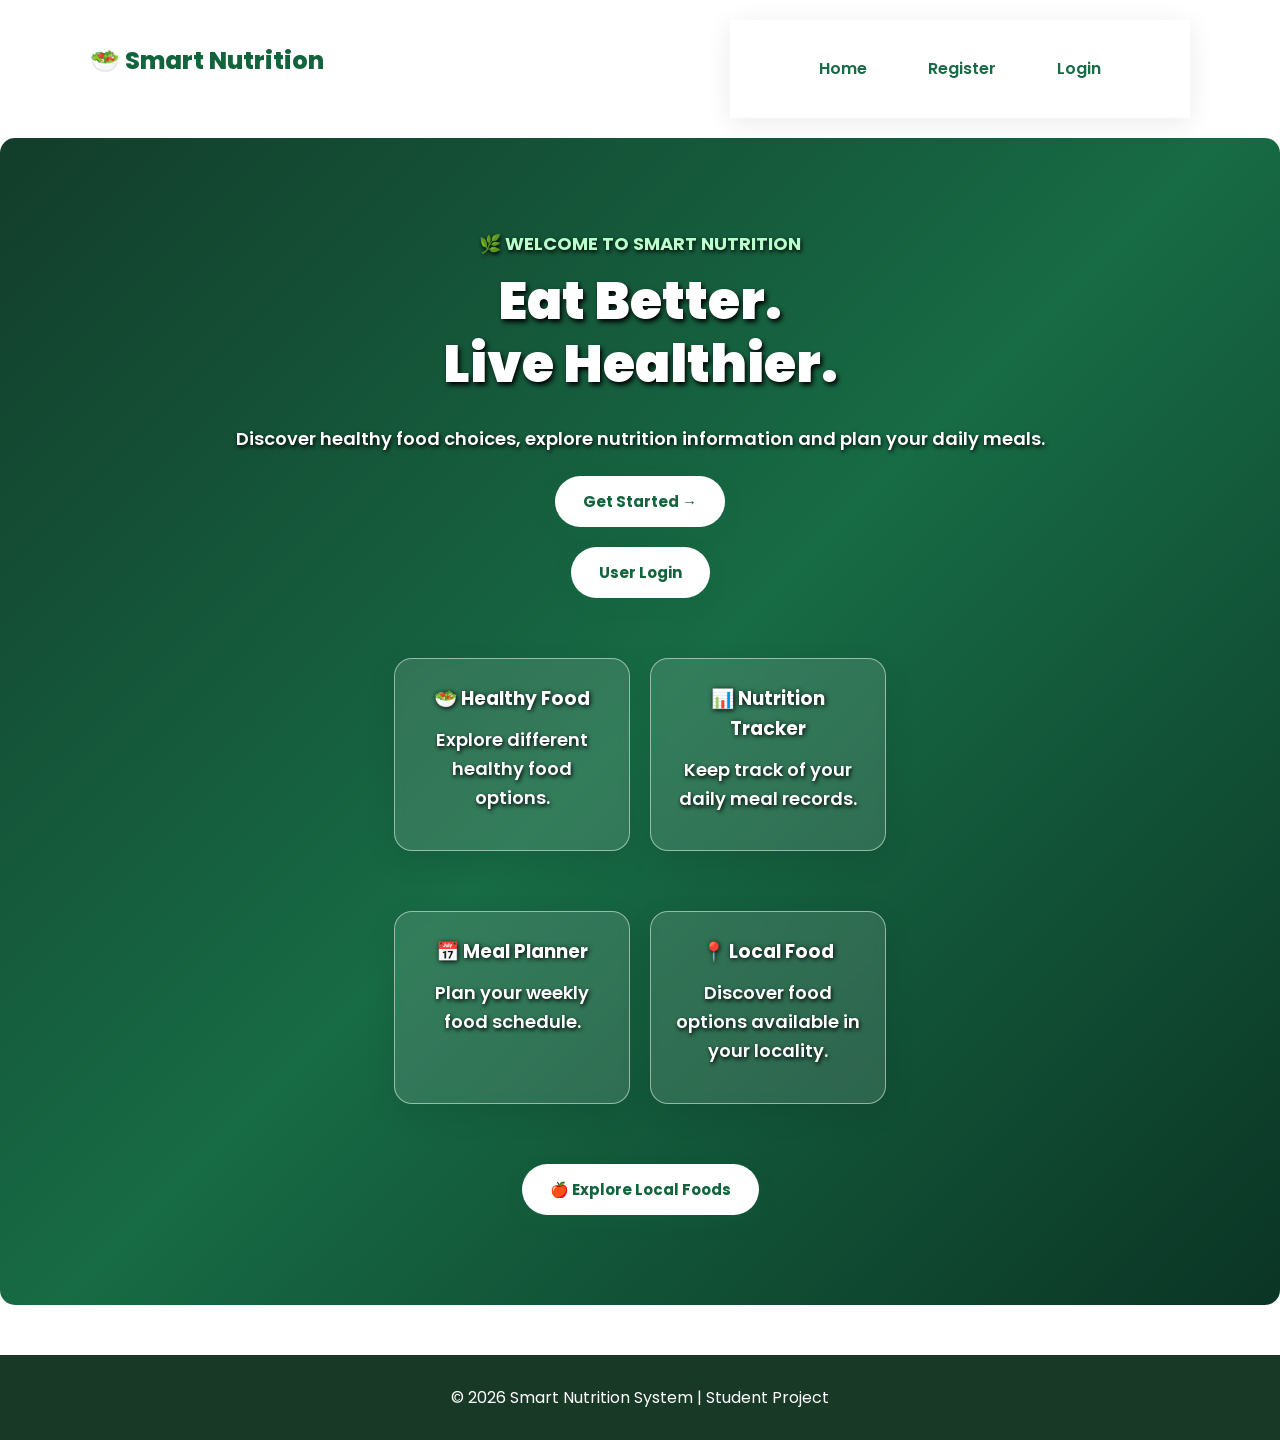
==== admin.html @ 20340b31 "Add files via upload" ====
<!DOCTYPE html>
<html lang="en">
<head>
    <link rel="stylesheet" href="style.css">
    <title>Admin Panel - Smart Nutrition</title>
    <link rel="stylesheet" href="style.css">
</head>

<section class="admin-section">
    <h2>👥 User Management</h2>

    <p>Total Registered Users: <strong id="totalUsers">0</strong></p>

    <div style="overflow-x:auto;">
        <table border="1" cellpadding="10"
            cellspacing="0" width="100%">
            <thead>
                <tr>
                    <th>Name</th>
                    <th>Email</th>
                    <th>Age</th>
                    <th>Locality</th>
                    <th>Food Preference</th>
                </tr>
            </thead>
            <tbody id="userManagementTable"></tbody>
        </table>
    </div>
    


</section>



<script>
function loadAdminManagement() {
    const users = JSON.parse(
        localStorage.getItem("users") || "[]"
    );

    document.getElementById("totalUsers").textContent =
        users.length;

    const table = document.getElementById("userManagementTable");
    table.replaceChildren();

    users.forEach(user => {
        const row = document.createElement("tr");

        [user.name, user.email, user.age,
         user.locality, user.foodPreference].forEach(value => {
            const cell = document.createElement("td");
            cell.textContent = value || "-";
            row.appendChild(cell);
        });

        table.appendChild(row);
    });

    displayContactMessages();
}

function displayContactMessages() {
    const messages = JSON.parse(
        localStorage.getItem("contactMessages") || "[]"
    );

    document.getElementById("totalMessages").textContent =
        messages.length;

    const container =
        document.getElementById("contactMessagesList");

    container.replaceChildren();

    if (messages.length === 0) {
        container.textContent = "No messages found.";
        return;
    }

    messages.forEach((message, index) => {
        const card = document.createElement("div");
        card.className = "message-card";

        const name = document.createElement("h3");
        name.textContent = message.name;

        const email = document.createElement("p");
        email.textContent = "Email: " + message.email;

        const subject = document.createElement("p");
        subject.textContent = "Subject: " + message.subject;

        const content = document.createElement("p");
        content.textContent = "Message: " + message.message;

        const deleteButton = document.createElement("button");
        deleteButton.textContent = "Delete Message";
        deleteButton.className = "delete-message";

        deleteButton.onclick = function() {
            deleteContactMessage(index);
        };

        card.append(name, email, subject, content, deleteButton);
        container.appendChild(card);
    });
}

function deleteContactMessage(index) {
    const messages = JSON.parse(
        localStorage.getItem("contactMessages") || "[]"
    );

    messages.splice(index, 1);

    localStorage.setItem(
        "contactMessages",
        JSON.stringify(messages)
    );

    displayContactMessages();
}

loadAdminManagement();
</script><body>

<header>
    <h2>🥗 Smart Nutrition Admin</h2>
    <a href="index.html" style="color:white">Home</a>
</header>

<section class="page">
    <h1>Admin Dashboard</h1>

    <div class="card">
        <h2>Registered Users</h2>
        <h1 id="userCount">0</h1>
    </div>

    <h2>Add New Food</h2>

    <form id="foodForm">
        <input id="foodName" placeholder="Food Name" required>

        <select id="foodCategory">
            <option value="Vegetarian">Vegetarian</option>
            <option value="Non-Vegetarian">Non-Vegetarian</option>
        </select>

        <input id="foodDescription"
        placeholder="Food Description" required>

        <button type="submit">Add Food</button>
    </form>

    <h2>Food Management</h2>
    <div id="adminFoodList"></div>

    <h2>Registered Users</h2>
    <div id="adminUserList"></div>
</section>

<script>
const ADMIN_USER = "admin";
const ADMIN_PASSWORD = "admin123";

if (sessionStorage.getItem("adminLoggedIn") !== "yes") {
    const username = prompt("Admin Username:");
    const password = prompt("Admin Password:");

    if (username !== ADMIN_USER || password !== ADMIN_PASSWORD) {
        alert("Invalid Admin Login");
        window.location.href = "index.html";
    } else {
        sessionStorage.setItem("adminLoggedIn", "yes");
    }
}

function getFoods() {
    return JSON.parse(localStorage.getItem("foods")) || [];
}

function displayAdminData() {
    const users = JSON.parse(localStorage.getItem("users")) || [];
    const foods = getFoods();

    document.getElementById("userCount").innerText = users.length;

    document.getElementById("adminUserList").innerHTML =
        users.map(u => `<p>${u.name} - ${u.email}</p>`).join("");

    document.getElementById("adminFoodList").innerHTML =
        foods.map((f, i) => `
            <div class="card">
                <h3>${f.name}</h3>
                <p>${f.category}</p>
                <p>${f.description}</p>
                <button onclick="deleteFood(${i})">Delete</button>
            </div>
        `).join("");
}

document.getElementById("foodForm").addEventListener("submit", function(e) {
    e.preventDefault();

    const foods = getFoods();

    foods.push({
        name: document.getElementById("foodName").value,
        category: document.getElementById("foodCategory").value,
        description: document.getElementById("foodDescription").value
    });

    localStorage.setItem("foods", JSON.stringify(foods));

    this.reset();
    displayAdminData();
});

function deleteFood(index) {
    const foods = getFoods();
    foods.splice(index, 1);

    localStorage.setItem("foods", JSON.stringify(foods));
    displayAdminData();
}

displayAdminData();
</script>

</body>
</html>
---- style.css ----
@import url('https://fonts.googleapis.com/css2?family=Poppins:wght@400;500;600;700;800&display=swap');

* {
    margin: 0;
    padding: 0;
    box-sizing: border-box;
}

:root {
    --green: #176b45;
    --dark-green: #104b32;
    --light-green: #e8f5eb;
    --cream: #fbfaf3;
    --text: #24382c;
}

body {
    font-family: 'Poppins', Arial, sans-serif;
    background: var(--cream);
    color: var(--text);
    line-height: 1.6;
}

/* NAVIGATION */

header {
    background: rgba(255,255,255,0.97);
    color: var(--dark-green);
    padding: 20px 7%;
    display: flex;
    justify-content: space-between;
    align-items: center;
    flex-wrap: wrap;
    gap: 15px;
    box-shadow: 0 3px 20px #173e2610;
}

header h2 {
    color: var(--green);
    font-weight: 800;
}

nav {
    display: flex;
    flex-wrap: wrap;
    gap: 10px;
}

nav a,
header > a {
    color: var(--green) !important;
    text-decoration: none;
    font-weight: 600;
    padding: 10px 15px;
    border-radius: 25px;
    transition: 0.3s;
}

nav a:hover,
header > a:hover {
    background: var(--light-green);
}

/* MAIN SECTION */

.page {
    max-width: 1100px;
    margin: 45px auto;
    padding: 35px;
    text-align: center;
}

.page h1 {
    font-size: clamp(28px, 5vw, 46px);
    color: var(--dark-green);
    font-weight: 800;
    line-height: 1.2;
    margin-bottom: 18px;
}

.page h2 {
    color: var(--dark-green);
    margin-bottom: 20px;
}

.page p {
    color: #66776b;
    margin: 12px 0;
}

.hidden {
    display: none !important;
}

/* HOME HERO */

#home {
    max-width: none;
    min-height: 470px;
    margin: 0;
    padding: 110px 20px;
    display: flex;
    flex-direction: column;
    justify-content: center;
    align-items: center;
    background:
        radial-gradient(circle at 85% 20%, #ccebd0 0, transparent 28%),
        radial-gradient(circle at 10% 90%, #d9edcf 0, transparent 30%),
        linear-gradient(135deg, #f7fff6, #e9f5e8);
}

#home h1 {
    max-width: 800px;
}

#home p {
    font-size: 18px;
}

/* BUTTONS */

button {
    background: linear-gradient(135deg, #218653, #105d3b);
    color: white;
    border: none;
    padding: 14px 26px;
    border-radius: 30px;
    cursor: pointer;
    margin: 10px 5px;
    font-family: inherit;
    font-size: 15px;
    font-weight: 600;
    box-shadow: 0 7px 18px #176b4530;
    transition: 0.3s;
}

button:hover {
    transform: translateY(-3px);
    box-shadow: 0 10px 22px #176b4540;
}

/* FORMS */

form {
    max-width: 440px;
    margin: 25px auto;
    padding: 30px;
    background: white;
    display: flex;
    flex-direction: column;
    gap: 16px;
    border-radius: 20px;
    box-shadow: 0 10px 35px #1c593018;
    text-align: left;
}

input,
select,
textarea {
    width: 100%;
    padding: 15px;
    border: 1px solid #dce9de;
    background: #fbfdfb;
    border-radius: 12px;
    font-family: inherit;
    font-size: 14px;
    outline: none;
}

input:focus,
select:focus,
textarea:focus {
    border-color: #218653;
    box-shadow: 0 0 0 3px #21865318;
}

/* CARDS */

.cards {
    display: grid;
    grid-template-columns: repeat(auto-fit, minmax(210px, 1fr));
    gap: 24px;
    margin: 30px 0;
}

.card {
    background: white;
    padding: 28px 22px;
    border: 1px solid #eaf0e9;
    border-radius: 20px;
    text-align: center;
    box-shadow: 0 8px 25px #1b4e2910;
    transition: 0.3s;
}

.card:hover {
    transform: translateY(-7px);
    box-shadow: 0 15px 30px #1b4e2920;
}

.card h3 {
    color: var(--green);
    margin-bottom: 12px;
}

/* FOOTER */

footer {
    background: var(--dark-green);
    color: white;
    text-align: center;
    padding: 25px;
    margin-top: 50px;
}

footer p {
    color: white;
}

/* MOBILE */

@media(max-width: 600px) {
    header {
        flex-direction: column;
        padding: 18px;
    }

    nav {
        justify-content: center;
    }

    .page {
        padding: 20px;
        margin: 20px auto;
    }

    #home {
        min-height: 400px;
        padding: 65px 20px;
    }

    form {
        padding: 20px;
    }
}
/* Common navigation */
.site-header {
    display: flex;
    justify-content: space-between;
    align-items: center;
    flex-wrap: wrap;
    gap: 15px;
    padding: 18px 6%;
    background: #ffffff;
    box-shadow: 0 3px 15px rgba(0, 0, 0, 0.06);
}

.brand {
    color: #16734a;
    font-size: 21px;
    font-weight: 700;
    text-decoration: none;
}

.site-nav {
    display: flex;
    flex-wrap: wrap;
    gap: 18px;
}

.site-nav a {
    color: #34443b;
    text-decoration: none;
    font-weight: 600;
}

.site-nav a:hover {
    color: #15945b;
}

/* About and Contact pages */
.info-page {
    width: min(1000px, 90%);
    margin: 35px auto;
}

.info-hero {
    padding: 55px 25px;
    text-align: center;
    color: white;
    border-radius: 18px;
    background: linear-gradient(135deg, #126b48, #42ad76);
}

.info-hero h1 {
    margin: 10px 0;
    font-size: clamp(30px, 5vw, 44px);
}

.info-hero p {
    max-width: 650px;
    margin: 10px auto;
    line-height: 1.7;
}

.eyebrow {
    font-size: 13px;
    font-weight: 700;
    letter-spacing: 2px;
}

.info-card {
    margin-top: 24px;
    padding: 28px;
    background: #ffffff;
    border-radius: 16px;
    box-shadow: 0 5px 22px rgba(0, 0, 0, 0.07);
    line-height: 1.7;
}

.info-card h2,
.info-card h3 {
    color: #176b48;
    margin-top: 0;
}

.info-grid {
    display: grid;
    grid-template-columns: repeat(auto-fit, minmax(220px, 1fr));
    gap: 18px;
}

.notice {
    margin: 22px 0;
    padding: 15px;
    background: #edf8f0;
    border-left: 4px solid #23945b;
    border-radius: 8px;
    line-height: 1.6;
}

.contact-card {
    max-width: 650px;
    margin: 25px auto;
}

.contact-card label {
    display: block;
    margin: 14px 0 6px;
    font-weight: 600;
}

.contact-card input,
.contact-card textarea {
    width: 100%;
    padding: 12px;
    border: 1px solid #d4ded7;
    border-radius: 8px;
    font: inherit;
    box-sizing: border-box;
}

.contact-card textarea {
    resize: vertical;
}

.contact-card button {
    margin-top: 18px;
    padding: 12px 24px;
    border: 0;
    border-radius: 8px;
    background: #188653;
    color: white;
    font-weight: 700;
    cursor: pointer;
}

.contact-card button:hover {
    background: #116b40;
}

#contactStatus {
    color: #16734a;
    font-weight: 600;
}

.site-footer {
    margin-top: 45px;
    padding: 22px;
    text-align: center;
    background: #123f2d;
    color: white;
}

@media (max-width: 600px) {
    .site-header {
        align-items: flex-start;
        flex-direction: column;
    }

    .site-nav {
        gap: 12px;
    }

    .info-card {
        padding: 20px;
    }
}
.btn {
    display: inline-block;
    padding: 12px 20px;
    background: #15803d;
    color: white;
    text-decoration: none;
    border-radius: 8px;
    margin: 5px;
}
.admin-section {
    background: white;
    padding: 25px;
    margin: 25px 0;
    border-radius: 15px;
    box-shadow: 0 5px 20px rgba(0,0,0,0.08);
    overflow-x: auto;
}

.admin-section h2 {
    color: #166534;
    margin-bottom: 20px;
}

.admin-section table {
    border-collapse: collapse;
    min-width: 650px;
}

.admin-section th {
    background: #166534;
    color: white;
}

.admin-section td,
.admin-section th {
    padding: 12px;
    text-align: left;
}

.admin-section tr:nth-child(even) {
    background: #f0fdf4;
}

.message-card {
    border: 1px solid #dcfce7;
    padding: 15px;
    margin: 12px 0;
    border-radius: 10px;
    background: #f8fff9;
}

.delete-message {
    background: #dc2626;
    color: white;
    border: none;
    padding: 8px 13px;
    border-radius: 6px;
    cursor: pointer;
    margin-top: 10px;
}


@import url('https://fonts.googleapis.com/css2?family=Poppins:wght@400;500;600;700;800&display=swap');

* {
    margin: 0;
    padding: 0;
    box-sizing: border-box;
    font-family: 'Poppins', sans-serif;
}

body {
    min-height: 100vh;
    color: #173b2a;
    background:
      linear-gradient(rgba(10,40,20,.45), rgba(10,40,20,.45)),
      url("https://images.unsplash.com/photo-1441974231531-c6227db76b6e?w=1920")
      center / cover fixed no-repeat;
}

/* NAVIGATION */

nav {
    background: rgba(255,255,255,.92);
    backdrop-filter: blur(15px);
    padding: 18px 6%;
    display: flex;
    justify-content: space-between;
    align-items: center;
    flex-wrap: wrap;
    gap: 15px;
    box-shadow: 0 5px 25px #00000015;
}

nav a {
    color: #176534;
    text-decoration: none;
    font-weight: 600;
    margin: 8px;
}

/* MAIN CONTAINER */

.container,
.about-container,
.contact-container {
    max-width: 1150px;
    margin: 45px auto;
    padding: 20px;
}

/* HERO SECTION */

.hero,
.about-hero {
    background: linear-gradient(
        120deg,
        rgba(15,75,40,.92),
        rgba(65,145,85,.78)
    );
    color: white;
    padding: 75px 35px;
    border-radius: 25px;
    text-align: center;
    box-shadow: 0 15px 40px #00000030;
}

.hero h1,
.about-hero h1 {
    color: white;
    font-size: clamp(30px, 5vw, 52px);
    margin-bottom: 15px;
}

.hero p,
.about-hero p {
    color: white;
    line-height: 1.8;
}

/* CARDS */

.card,
.about-card,
.contact-box,
.admin-section,
.food-card {
    background: rgba(255,255,255,.94);
    backdrop-filter: blur(12px);
    padding: 25px;
    margin: 20px 0;
    border-radius: 20px;
    box-shadow: 0 10px 30px #00000018;
}

.card:hover,
.food-card:hover {
    transform: translateY(-5px);
    box-shadow: 0 15px 35px #00000025;
}

/* HEADINGS */

h1, h2, h3 {
    color: #176534;
    margin-bottom: 15px;
}

/* BUTTONS */

button,
.btn {
    display: inline-block;
    background: #218448;
    color: white;
    padding: 13px 22px;
    border: none;
    border-radius: 10px;
    text-decoration: none;
    cursor: pointer;
    font-weight: 600;
    margin: 5px;
}

button:hover,
.btn:hover {
    background: #125c30;
    transform: translateY(-2px);
}

/* INPUTS */

input,
select,
textarea {
    width: 100%;
    padding: 13px;
    margin: 10px 0;
    border: 1px solid #d5e5d8;
    border-radius: 10px;
    outline: none;
    background: white;
}

input:focus,
select:focus,
textarea:focus {
    border-color: #218448;
    box-shadow: 0 0 0 3px #21844820;
}

/* FOOTER */

footer {
    background: rgba(10,45,25,.94);
    color: white;
    padding: 30px;
    text-align: center;
    margin-top: 50px;
}

/* RESPONSIVE */

@media(max-width:700px) {
    nav {
        flex-direction: column;
    }

    .hero {
        padding: 45px 20px;
    }

    .container,
    .about-container,
    .contact-container {
        margin: 20px auto;
        padding: 12px;
    }
}

/* REGISTER & LOGIN PAGE FIX */

#register,
#login,
.register-section,
.login-section {
    color: #183b29 !important;
}

/* Form card background */
#register form,
#login form,
.register-section form,
.login-section form {
    background: rgba(255, 255, 255, 0.97) !important;
    padding: 30px !important;
    border-radius: 20px !important;
    max-width: 450px;
    margin: 25px auto;
    box-shadow: 0 12px 35px rgba(0,0,0,0.25);
}

/* Headings */
#register h1,
#register h2,
#login h1,
#login h2,
.register-section h1,
.login-section h1 {
    color: #14532d !important;
    text-align: center;
    font-weight: 800;
}

/* Labels */
#register label,
#login label,
.register-section label,
.login-section label {
    color: #183b29 !important;
    font-weight: 600;
}

/* Input fields */
#register input,
#login input,
.register-section input,
.login-section input {
    background: #ffffff !important;
    color: #183b29 !important;
    border: 1.5px solid #b7d9c0 !important;
    padding: 13px !important;
    border-radius: 10px !important;
}

/* Placeholder text */
#register input::placeholder,
#login input::placeholder {
    color: #777777 !important;
    opacity: 1;
}

/* Register and Login buttons */
#register button,
#login button,
.register-section button,
.login-section button {
    background: #15803d !important;
    color: #ffffff !important;
    width: 100%;
    padding: 13px;
    border-radius: 10px;
    font-weight: 700;
}

/* Links */
#register a,
#login a {
    color: #087c3b !important;
    font-weight: 600;
}

/* Text inside form */
#register p,
#login p {
    color: #344b3c !important;
}
/* ==================================
   SMART NUTRITION - LOGIN & REGISTER
================================== */

.auth-page:not(.hidden) {
    display: block;
    width: 100%;
    max-width: 100%;
    min-height: 85vh;
    margin: 0;
    padding: 55px 6%;
    text-align: left;

    background:
        linear-gradient(
            90deg,
            rgba(5, 35, 19, 0.82),
            rgba(5, 35, 19, 0.45)
        ),
        url("https://images.unsplash.com/photo-1441974231531-c6227db76b6e?w=1920")
        center / cover no-repeat;
}

/* Main two-column layout */

.auth-layout {
    max-width: 1150px;
    min-height: 650px;
    margin: auto;

    display: grid;
    grid-template-columns: 1fr 460px;
    align-items: center;
    gap: 55px;
}

/* Left side content */

.auth-copy {
    color: white;
    padding: 25px;
}

.auth-copy .auth-tag {
    color: #c6f6d5;
    font-size: 14px;
    font-weight: 700;
    letter-spacing: 3px;
    margin-bottom: 20px;
}

.auth-copy h1 {
    color: white !important;
    font-size: clamp(42px, 6vw, 68px);
    line-height: 1.12;
    font-weight: 800;
    margin-bottom: 22px;
}

.auth-copy > p {
    color: #f0fff4 !important;
    font-size: 17px;
    line-height: 1.8;
    max-width: 480px;
}

.auth-benefits {
    margin-top: 30px;
}

.auth-benefits p {
    color: white !important;
    font-size: 15px;
    margin: 15px 0;
}

/* Right side form card */

.auth-card {
    width: 100%;
    padding: 38px;
    background: rgba(255, 255, 255, 0.97);
    border-radius: 25px;
    box-shadow: 0 20px 60px rgba(0, 0, 0, 0.3);
    backdrop-filter: blur(15px);
}

.auth-card h2 {
    color: #14532d !important;
    font-size: 29px;
    font-weight: 800;
    margin-bottom: 5px;
    text-align: center;
}

.auth-subtitle {
    color: #718078 !important;
    text-align: center;
    font-size: 14px;
    margin-bottom: 22px !important;
}

/* Form fields */

.auth-card form {
    width: 100%;
    max-width: 100%;
    padding: 0;
    margin: 20px 0;
    background: transparent;
    box-shadow: none;
    border-radius: 0;
    gap: 8px;
}

.auth-card label {
    display: block;
    color: #244b34;
    font-size: 13px;
    font-weight: 700;
    margin-top: 8px;
}

.auth-card input,
.auth-card select {
    width: 100%;
    padding: 13px 15px !important;
    margin: 0 !important;
    border: 1.5px solid #d5e5d8 !important;
    border-radius: 11px !important;
    background: #f8fcf8 !important;
    color: #183b29 !important;
    font-size: 14px;
    font-family: inherit;
}

.auth-card input::placeholder {
    color: #89968c;
    opacity: 1;
}

.auth-card input:focus,
.auth-card select:focus {
    border-color: #218653 !important;
    background: white !important;
    outline: none;
    box-shadow: 0 0 0 3px rgba(33, 134, 83, 0.12);
}

/* Submit button */

.auth-card form button {
    width: 100%;
    padding: 15px;
    margin: 15px 0 5px;
    border: none;
    border-radius: 12px;
    background: linear-gradient(135deg, #249653, #105c35);
    color: white;
    font-size: 16px;
    font-weight: 700;
    cursor: pointer;
}

.auth-card form button:hover {
    background: #104b32;
    transform: translateY(-2px);
}

/* Login and register links */

.auth-switch {
    text-align: center;
    color: #596b60 !important;
    font-size: 14px;
    margin-top: 20px !important;
}

.auth-switch a {
    color: #168047 !important;
    font-weight: 800;
    text-decoration: none;
}

.auth-switch a:hover {
    text-decoration: underline;
}

/* Mobile responsive */

@media (max-width: 850px) {

    .auth-page:not(.hidden) {
        padding: 35px 18px;
    }

    .auth-layout {
        grid-template-columns: 1fr;
        gap: 25px;
    }

    .auth-copy {
        text-align: center;
        padding: 15px;
    }

    .auth-copy > p {
        margin: auto;
    }

    .auth-benefits {
        display: none;
    }

    .auth-card {
        max-width: 480px;
        margin: auto;
        padding: 28px 22px;
    }
}

@media (max-width: 480px) {

    .auth-copy h1 {
        font-size: 40px;
    }

    .auth-card h2 {
        font-size: 24px;
    }

    .auth-page:not(.hidden) {
        padding: 25px 12px;
    }
}
/* WHITE TEXT ON NATURE BACKGROUND */

.auth-copy,
.auth-copy h1,
.auth-copy h2,
.auth-copy p,
.auth-copy .auth-tag,
.auth-benefits p {
    color: #ffffff !important;
}

/* Welcome heading */
.auth-copy h1 {
    text-shadow: 0 3px 12px rgba(0, 0, 0, 0.5);
}

/* Description text */
.auth-copy > p {
    color: #ffffff !important;
    text-shadow: 0 2px 8px rgba(0, 0, 0, 0.7);
}

/* Small heading */
.auth-copy .auth-tag {
    color: #ffffff !important;
    font-weight: 800;
}

/* Benefits */
.auth-benefits p {
    color: #ffffff !important;
    font-weight: 600;
}
/* FORCE WHITE TEXT */
#register .auth-copy,
#register .auth-copy *,
#login .auth-copy,
#login .auth-copy * {
    color: #ffffff !important;
    -webkit-text-fill-color: #ffffff !important;
}

/* Text shadow for visibility */
#register .auth-copy *,
#login .auth-copy * {
    text-shadow: 0 2px 8px rgba(0,0,0,0.8) !important;
}
/* ALL PAGES COMMON BACKGROUND */
body {
    background-image: url("https://images.unsplash.com/photo-1470252649378-9c29740c9fa8");
    background-size: cover;
    background-position: center;
    background-attachment: fixed;
    color: white !important;
    font-family: Arial, sans-serif;
}

/* ALL HEADINGS */
h1, h2, h3, h4, h5, h6 {
    color: white !important;
}

/* ALL PARAGRAPHS AND LABELS */
p, label, span, li {
    color: white !important;
}

/* LINKS */
a {
    color: white !important;
}

/* INPUT TEXT */
input, select, textarea {
    color: white !important;
    background: rgba(0, 0, 0, 0.65) !important;
    border: 1px solid white !important;
}

/* PLACEHOLDER TEXT */
input::placeholder,
textarea::placeholder {
    color: #eeeeee !important;
}

/* ALL CARDS */
.card, .container, .form-container,
.login-container, .register-container {
    background: rgba(0, 0, 0, 0.55) !important;
    color: white !important;
    backdrop-filter: blur(5px);
}

/* BUTTONS */
button {
    color: white !important;
}

/* TABLE */
th, td {
    color: white !important;
}
/* HOME PAGE TEXT VISIBILITY FIX */

.hero h1,
.hero h2,
.hero h3,
.hero p,
.hero span,
.hero a {
    color: #ffffff !important;
    text-shadow: 2px 2px 6px #000000;
}

/* HOME PAGE CONTENT BACKGROUND */
.hero-content {
    background: rgba(0, 0, 0, 0.55);
    padding: 30px;
    border-radius: 15px;
}

/* HOME PAGE BUTTON */
.hero button,
.hero-content button {
    background: #198754 !important;
    color: white !important;
    border: 1px solid white;
}
/* HOME PAGE TEXT VISIBILITY */
#home {
    color: white !important;
    text-align: center;
}

#home h1 {
    color: white !important;
    font-size: 48px;
    font-weight: bold;
    text-shadow: 2px 2px 8px black;
}

#home p {
    color: white !important;
    font-size: 18px;
    text-shadow: 1px 1px 5px black;
}

#home h3 {
    color: white !important;
    text-shadow: 1px 1px 5px black;
}

/* HOME PAGE CARDS */
#home .cards {
    display: grid;
    grid-template-columns: repeat(auto-fit, minmax(220px, 1fr));
    gap: 20px;
    margin: 30px 0;
}

#home .card {
    background: rgba(0, 0, 0, 0.70) !important;
    padding: 25px;
    border-radius: 15px;
    border: 1px solid rgba(255,255,255,0.4);
}

/* HOME PAGE BUTTONS */
#home button {
    background: #16834a !important;
    color: white !important;
    padding: 12px 25px;
    border: 1px solid white;
    border-radius: 25px;
    margin: 10px;
    cursor: pointer;
    font-weight: bold;
}

#home button:hover {
    background: #0c5e32 !important;
}
/* HOME PAGE CLEAR VISIBILITY */

#home.page {
    background: linear-gradient(
        135deg,
        #123d2b,
        #176b45,
        #0b3525
    ) !important;

    color: white !important;
    padding: 80px 25px;
    border-radius: 15px;
}

/* Main heading */
#home h1 {
    color: #ffffff !important;
    font-size: 52px;
    font-weight: 900;
    text-shadow: 2px 3px 5px #000;
}

/* Paragraphs */
#home p {
    color: #ffffff !important;
    font-size: 18px;
    font-weight: 600;
    text-shadow: 1px 2px 4px #000;
}

/* Welcome text */
#home > p:first-child {
    color: #b9ffcb !important;
    font-weight: bold;
}

/* Feature cards */
#home .card {
    background: rgba(255,255,255,0.12) !important;
    border: 1px solid rgba(255,255,255,0.5);
    border-radius: 18px;
    padding: 25px;
}

#home .card h3,
#home .card p {
    color: white !important;
}

/* Buttons */
#home button {
    background: #ffffff !important;
    color: #12643d !important;
    border: none;
    padding: 14px 28px;
    border-radius: 30px;
    font-weight: bold;
}

/* Website logo */
header h2 {
    color: #12643d !important;
    text-shadow: none !important;
}
---- style.css ----
@import url('https://fonts.googleapis.com/css2?family=Poppins:wght@400;500;600;700;800&display=swap');

* {
    margin: 0;
    padding: 0;
    box-sizing: border-box;
}

:root {
    --green: #176b45;
    --dark-green: #104b32;
    --light-green: #e8f5eb;
    --cream: #fbfaf3;
    --text: #24382c;
}

body {
    font-family: 'Poppins', Arial, sans-serif;
    background: var(--cream);
    color: var(--text);
    line-height: 1.6;
}

/* NAVIGATION */

header {
    background: rgba(255,255,255,0.97);
    color: var(--dark-green);
    padding: 20px 7%;
    display: flex;
    justify-content: space-between;
    align-items: center;
    flex-wrap: wrap;
    gap: 15px;
    box-shadow: 0 3px 20px #173e2610;
}

header h2 {
    color: var(--green);
    font-weight: 800;
}

nav {
    display: flex;
    flex-wrap: wrap;
    gap: 10px;
}

nav a,
header > a {
    color: var(--green) !important;
    text-decoration: none;
    font-weight: 600;
    padding: 10px 15px;
    border-radius: 25px;
    transition: 0.3s;
}

nav a:hover,
header > a:hover {
    background: var(--light-green);
}

/* MAIN SECTION */

.page {
    max-width: 1100px;
    margin: 45px auto;
    padding: 35px;
    text-align: center;
}

.page h1 {
    font-size: clamp(28px, 5vw, 46px);
    color: var(--dark-green);
    font-weight: 800;
    line-height: 1.2;
    margin-bottom: 18px;
}

.page h2 {
    color: var(--dark-green);
    margin-bottom: 20px;
}

.page p {
    color: #66776b;
    margin: 12px 0;
}

.hidden {
    display: none !important;
}

/* HOME HERO */

#home {
    max-width: none;
    min-height: 470px;
    margin: 0;
    padding: 110px 20px;
    display: flex;
    flex-direction: column;
    justify-content: center;
    align-items: center;
    background:
        radial-gradient(circle at 85% 20%, #ccebd0 0, transparent 28%),
        radial-gradient(circle at 10% 90%, #d9edcf 0, transparent 30%),
        linear-gradient(135deg, #f7fff6, #e9f5e8);
}

#home h1 {
    max-width: 800px;
}

#home p {
    font-size: 18px;
}

/* BUTTONS */

button {
    background: linear-gradient(135deg, #218653, #105d3b);
    color: white;
    border: none;
    padding: 14px 26px;
    border-radius: 30px;
    cursor: pointer;
    margin: 10px 5px;
    font-family: inherit;
    font-size: 15px;
    font-weight: 600;
    box-shadow: 0 7px 18px #176b4530;
    transition: 0.3s;
}

button:hover {
    transform: translateY(-3px);
    box-shadow: 0 10px 22px #176b4540;
}

/* FORMS */

form {
    max-width: 440px;
    margin: 25px auto;
    padding: 30px;
    background: white;
    display: flex;
    flex-direction: column;
    gap: 16px;
    border-radius: 20px;
    box-shadow: 0 10px 35px #1c593018;
    text-align: left;
}

input,
select,
textarea {
    width: 100%;
    padding: 15px;
    border: 1px solid #dce9de;
    background: #fbfdfb;
    border-radius: 12px;
    font-family: inherit;
    font-size: 14px;
    outline: none;
}

input:focus,
select:focus,
textarea:focus {
    border-color: #218653;
    box-shadow: 0 0 0 3px #21865318;
}

/* CARDS */

.cards {
    display: grid;
    grid-template-columns: repeat(auto-fit, minmax(210px, 1fr));
    gap: 24px;
    margin: 30px 0;
}

.card {
    background: white;
    padding: 28px 22px;
    border: 1px solid #eaf0e9;
    border-radius: 20px;
    text-align: center;
    box-shadow: 0 8px 25px #1b4e2910;
    transition: 0.3s;
}

.card:hover {
    transform: translateY(-7px);
    box-shadow: 0 15px 30px #1b4e2920;
}

.card h3 {
    color: var(--green);
    margin-bottom: 12px;
}

/* FOOTER */

footer {
    background: var(--dark-green);
    color: white;
    text-align: center;
    padding: 25px;
    margin-top: 50px;
}

footer p {
    color: white;
}

/* MOBILE */

@media(max-width: 600px) {
    header {
        flex-direction: column;
        padding: 18px;
    }

    nav {
        justify-content: center;
    }

    .page {
        padding: 20px;
        margin: 20px auto;
    }

    #home {
        min-height: 400px;
        padding: 65px 20px;
    }

    form {
        padding: 20px;
    }
}
/* Common navigation */
.site-header {
    display: flex;
    justify-content: space-between;
    align-items: center;
    flex-wrap: wrap;
    gap: 15px;
    padding: 18px 6%;
    background: #ffffff;
    box-shadow: 0 3px 15px rgba(0, 0, 0, 0.06);
}

.brand {
    color: #16734a;
    font-size: 21px;
    font-weight: 700;
    text-decoration: none;
}

.site-nav {
    display: flex;
    flex-wrap: wrap;
    gap: 18px;
}

.site-nav a {
    color: #34443b;
    text-decoration: none;
    font-weight: 600;
}

.site-nav a:hover {
    color: #15945b;
}

/* About and Contact pages */
.info-page {
    width: min(1000px, 90%);
    margin: 35px auto;
}

.info-hero {
    padding: 55px 25px;
    text-align: center;
    color: white;
    border-radius: 18px;
    background: linear-gradient(135deg, #126b48, #42ad76);
}

.info-hero h1 {
    margin: 10px 0;
    font-size: clamp(30px, 5vw, 44px);
}

.info-hero p {
    max-width: 650px;
    margin: 10px auto;
    line-height: 1.7;
}

.eyebrow {
    font-size: 13px;
    font-weight: 700;
    letter-spacing: 2px;
}

.info-card {
    margin-top: 24px;
    padding: 28px;
    background: #ffffff;
    border-radius: 16px;
    box-shadow: 0 5px 22px rgba(0, 0, 0, 0.07);
    line-height: 1.7;
}

.info-card h2,
.info-card h3 {
    color: #176b48;
    margin-top: 0;
}

.info-grid {
    display: grid;
    grid-template-columns: repeat(auto-fit, minmax(220px, 1fr));
    gap: 18px;
}

.notice {
    margin: 22px 0;
    padding: 15px;
    background: #edf8f0;
    border-left: 4px solid #23945b;
    border-radius: 8px;
    line-height: 1.6;
}

.contact-card {
    max-width: 650px;
    margin: 25px auto;
}

.contact-card label {
    display: block;
    margin: 14px 0 6px;
    font-weight: 600;
}

.contact-card input,
.contact-card textarea {
    width: 100%;
    padding: 12px;
    border: 1px solid #d4ded7;
    border-radius: 8px;
    font: inherit;
    box-sizing: border-box;
}

.contact-card textarea {
    resize: vertical;
}

.contact-card button {
    margin-top: 18px;
    padding: 12px 24px;
    border: 0;
    border-radius: 8px;
    background: #188653;
    color: white;
    font-weight: 700;
    cursor: pointer;
}

.contact-card button:hover {
    background: #116b40;
}

#contactStatus {
    color: #16734a;
    font-weight: 600;
}

.site-footer {
    margin-top: 45px;
    padding: 22px;
    text-align: center;
    background: #123f2d;
    color: white;
}

@media (max-width: 600px) {
    .site-header {
        align-items: flex-start;
        flex-direction: column;
    }

    .site-nav {
        gap: 12px;
    }

    .info-card {
        padding: 20px;
    }
}
.btn {
    display: inline-block;
    padding: 12px 20px;
    background: #15803d;
    color: white;
    text-decoration: none;
    border-radius: 8px;
    margin: 5px;
}
.admin-section {
    background: white;
    padding: 25px;
    margin: 25px 0;
    border-radius: 15px;
    box-shadow: 0 5px 20px rgba(0,0,0,0.08);
    overflow-x: auto;
}

.admin-section h2 {
    color: #166534;
    margin-bottom: 20px;
}

.admin-section table {
    border-collapse: collapse;
    min-width: 650px;
}

.admin-section th {
    background: #166534;
    color: white;
}

.admin-section td,
.admin-section th {
    padding: 12px;
    text-align: left;
}

.admin-section tr:nth-child(even) {
    background: #f0fdf4;
}

.message-card {
    border: 1px solid #dcfce7;
    padding: 15px;
    margin: 12px 0;
    border-radius: 10px;
    background: #f8fff9;
}

.delete-message {
    background: #dc2626;
    color: white;
    border: none;
    padding: 8px 13px;
    border-radius: 6px;
    cursor: pointer;
    margin-top: 10px;
}


@import url('https://fonts.googleapis.com/css2?family=Poppins:wght@400;500;600;700;800&display=swap');

* {
    margin: 0;
    padding: 0;
    box-sizing: border-box;
    font-family: 'Poppins', sans-serif;
}

body {
    min-height: 100vh;
    color: #173b2a;
    background:
      linear-gradient(rgba(10,40,20,.45), rgba(10,40,20,.45)),
      url("https://images.unsplash.com/photo-1441974231531-c6227db76b6e?w=1920")
      center / cover fixed no-repeat;
}

/* NAVIGATION */

nav {
    background: rgba(255,255,255,.92);
    backdrop-filter: blur(15px);
    padding: 18px 6%;
    display: flex;
    justify-content: space-between;
    align-items: center;
    flex-wrap: wrap;
    gap: 15px;
    box-shadow: 0 5px 25px #00000015;
}

nav a {
    color: #176534;
    text-decoration: none;
    font-weight: 600;
    margin: 8px;
}

/* MAIN CONTAINER */

.container,
.about-container,
.contact-container {
    max-width: 1150px;
    margin: 45px auto;
    padding: 20px;
}

/* HERO SECTION */

.hero,
.about-hero {
    background: linear-gradient(
        120deg,
        rgba(15,75,40,.92),
        rgba(65,145,85,.78)
    );
    color: white;
    padding: 75px 35px;
    border-radius: 25px;
    text-align: center;
    box-shadow: 0 15px 40px #00000030;
}

.hero h1,
.about-hero h1 {
    color: white;
    font-size: clamp(30px, 5vw, 52px);
    margin-bottom: 15px;
}

.hero p,
.about-hero p {
    color: white;
    line-height: 1.8;
}

/* CARDS */

.card,
.about-card,
.contact-box,
.admin-section,
.food-card {
    background: rgba(255,255,255,.94);
    backdrop-filter: blur(12px);
    padding: 25px;
    margin: 20px 0;
    border-radius: 20px;
    box-shadow: 0 10px 30px #00000018;
}

.card:hover,
.food-card:hover {
    transform: translateY(-5px);
    box-shadow: 0 15px 35px #00000025;
}

/* HEADINGS */

h1, h2, h3 {
    color: #176534;
    margin-bottom: 15px;
}

/* BUTTONS */

button,
.btn {
    display: inline-block;
    background: #218448;
    color: white;
    padding: 13px 22px;
    border: none;
    border-radius: 10px;
    text-decoration: none;
    cursor: pointer;
    font-weight: 600;
    margin: 5px;
}

button:hover,
.btn:hover {
    background: #125c30;
    transform: translateY(-2px);
}

/* INPUTS */

input,
select,
textarea {
    width: 100%;
    padding: 13px;
    margin: 10px 0;
    border: 1px solid #d5e5d8;
    border-radius: 10px;
    outline: none;
    background: white;
}

input:focus,
select:focus,
textarea:focus {
    border-color: #218448;
    box-shadow: 0 0 0 3px #21844820;
}

/* FOOTER */

footer {
    background: rgba(10,45,25,.94);
    color: white;
    padding: 30px;
    text-align: center;
    margin-top: 50px;
}

/* RESPONSIVE */

@media(max-width:700px) {
    nav {
        flex-direction: column;
    }

    .hero {
        padding: 45px 20px;
    }

    .container,
    .about-container,
    .contact-container {
        margin: 20px auto;
        padding: 12px;
    }
}

/* REGISTER & LOGIN PAGE FIX */

#register,
#login,
.register-section,
.login-section {
    color: #183b29 !important;
}

/* Form card background */
#register form,
#login form,
.register-section form,
.login-section form {
    background: rgba(255, 255, 255, 0.97) !important;
    padding: 30px !important;
    border-radius: 20px !important;
    max-width: 450px;
    margin: 25px auto;
    box-shadow: 0 12px 35px rgba(0,0,0,0.25);
}

/* Headings */
#register h1,
#register h2,
#login h1,
#login h2,
.register-section h1,
.login-section h1 {
    color: #14532d !important;
    text-align: center;
    font-weight: 800;
}

/* Labels */
#register label,
#login label,
.register-section label,
.login-section label {
    color: #183b29 !important;
    font-weight: 600;
}

/* Input fields */
#register input,
#login input,
.register-section input,
.login-section input {
    background: #ffffff !important;
    color: #183b29 !important;
    border: 1.5px solid #b7d9c0 !important;
    padding: 13px !important;
    border-radius: 10px !important;
}

/* Placeholder text */
#register input::placeholder,
#login input::placeholder {
    color: #777777 !important;
    opacity: 1;
}

/* Register and Login buttons */
#register button,
#login button,
.register-section button,
.login-section button {
    background: #15803d !important;
    color: #ffffff !important;
    width: 100%;
    padding: 13px;
    border-radius: 10px;
    font-weight: 700;
}

/* Links */
#register a,
#login a {
    color: #087c3b !important;
    font-weight: 600;
}

/* Text inside form */
#register p,
#login p {
    color: #344b3c !important;
}
/* ==================================
   SMART NUTRITION - LOGIN & REGISTER
================================== */

.auth-page:not(.hidden) {
    display: block;
    width: 100%;
    max-width: 100%;
    min-height: 85vh;
    margin: 0;
    padding: 55px 6%;
    text-align: left;

    background:
        linear-gradient(
            90deg,
            rgba(5, 35, 19, 0.82),
            rgba(5, 35, 19, 0.45)
        ),
        url("https://images.unsplash.com/photo-1441974231531-c6227db76b6e?w=1920")
        center / cover no-repeat;
}

/* Main two-column layout */

.auth-layout {
    max-width: 1150px;
    min-height: 650px;
    margin: auto;

    display: grid;
    grid-template-columns: 1fr 460px;
    align-items: center;
    gap: 55px;
}

/* Left side content */

.auth-copy {
    color: white;
    padding: 25px;
}

.auth-copy .auth-tag {
    color: #c6f6d5;
    font-size: 14px;
    font-weight: 700;
    letter-spacing: 3px;
    margin-bottom: 20px;
}

.auth-copy h1 {
    color: white !important;
    font-size: clamp(42px, 6vw, 68px);
    line-height: 1.12;
    font-weight: 800;
    margin-bottom: 22px;
}

.auth-copy > p {
    color: #f0fff4 !important;
    font-size: 17px;
    line-height: 1.8;
    max-width: 480px;
}

.auth-benefits {
    margin-top: 30px;
}

.auth-benefits p {
    color: white !important;
    font-size: 15px;
    margin: 15px 0;
}

/* Right side form card */

.auth-card {
    width: 100%;
    padding: 38px;
    background: rgba(255, 255, 255, 0.97);
    border-radius: 25px;
    box-shadow: 0 20px 60px rgba(0, 0, 0, 0.3);
    backdrop-filter: blur(15px);
}

.auth-card h2 {
    color: #14532d !important;
    font-size: 29px;
    font-weight: 800;
    margin-bottom: 5px;
    text-align: center;
}

.auth-subtitle {
    color: #718078 !important;
    text-align: center;
    font-size: 14px;
    margin-bottom: 22px !important;
}

/* Form fields */

.auth-card form {
    width: 100%;
    max-width: 100%;
    padding: 0;
    margin: 20px 0;
    background: transparent;
    box-shadow: none;
    border-radius: 0;
    gap: 8px;
}

.auth-card label {
    display: block;
    color: #244b34;
    font-size: 13px;
    font-weight: 700;
    margin-top: 8px;
}

.auth-card input,
.auth-card select {
    width: 100%;
    padding: 13px 15px !important;
    margin: 0 !important;
    border: 1.5px solid #d5e5d8 !important;
    border-radius: 11px !important;
    background: #f8fcf8 !important;
    color: #183b29 !important;
    font-size: 14px;
    font-family: inherit;
}

.auth-card input::placeholder {
    color: #89968c;
    opacity: 1;
}

.auth-card input:focus,
.auth-card select:focus {
    border-color: #218653 !important;
    background: white !important;
    outline: none;
    box-shadow: 0 0 0 3px rgba(33, 134, 83, 0.12);
}

/* Submit button */

.auth-card form button {
    width: 100%;
    padding: 15px;
    margin: 15px 0 5px;
    border: none;
    border-radius: 12px;
    background: linear-gradient(135deg, #249653, #105c35);
    color: white;
    font-size: 16px;
    font-weight: 700;
    cursor: pointer;
}

.auth-card form button:hover {
    background: #104b32;
    transform: translateY(-2px);
}

/* Login and register links */

.auth-switch {
    text-align: center;
    color: #596b60 !important;
    font-size: 14px;
    margin-top: 20px !important;
}

.auth-switch a {
    color: #168047 !important;
    font-weight: 800;
    text-decoration: none;
}

.auth-switch a:hover {
    text-decoration: underline;
}

/* Mobile responsive */

@media (max-width: 850px) {

    .auth-page:not(.hidden) {
        padding: 35px 18px;
    }

    .auth-layout {
        grid-template-columns: 1fr;
        gap: 25px;
    }

    .auth-copy {
        text-align: center;
        padding: 15px;
    }

    .auth-copy > p {
        margin: auto;
    }

    .auth-benefits {
        display: none;
    }

    .auth-card {
        max-width: 480px;
        margin: auto;
        padding: 28px 22px;
    }
}

@media (max-width: 480px) {

    .auth-copy h1 {
        font-size: 40px;
    }

    .auth-card h2 {
        font-size: 24px;
    }

    .auth-page:not(.hidden) {
        padding: 25px 12px;
    }
}
/* WHITE TEXT ON NATURE BACKGROUND */

.auth-copy,
.auth-copy h1,
.auth-copy h2,
.auth-copy p,
.auth-copy .auth-tag,
.auth-benefits p {
    color: #ffffff !important;
}

/* Welcome heading */
.auth-copy h1 {
    text-shadow: 0 3px 12px rgba(0, 0, 0, 0.5);
}

/* Description text */
.auth-copy > p {
    color: #ffffff !important;
    text-shadow: 0 2px 8px rgba(0, 0, 0, 0.7);
}

/* Small heading */
.auth-copy .auth-tag {
    color: #ffffff !important;
    font-weight: 800;
}

/* Benefits */
.auth-benefits p {
    color: #ffffff !important;
    font-weight: 600;
}
/* FORCE WHITE TEXT */
#register .auth-copy,
#register .auth-copy *,
#login .auth-copy,
#login .auth-copy * {
    color: #ffffff !important;
    -webkit-text-fill-color: #ffffff !important;
}

/* Text shadow for visibility */
#register .auth-copy *,
#login .auth-copy * {
    text-shadow: 0 2px 8px rgba(0,0,0,0.8) !important;
}
/* ALL PAGES COMMON BACKGROUND */
body {
    background-image: url("https://images.unsplash.com/photo-1470252649378-9c29740c9fa8");
    background-size: cover;
    background-position: center;
    background-attachment: fixed;
    color: white !important;
    font-family: Arial, sans-serif;
}

/* ALL HEADINGS */
h1, h2, h3, h4, h5, h6 {
    color: white !important;
}

/* ALL PARAGRAPHS AND LABELS */
p, label, span, li {
    color: white !important;
}

/* LINKS */
a {
    color: white !important;
}

/* INPUT TEXT */
input, select, textarea {
    color: white !important;
    background: rgba(0, 0, 0, 0.65) !important;
    border: 1px solid white !important;
}

/* PLACEHOLDER TEXT */
input::placeholder,
textarea::placeholder {
    color: #eeeeee !important;
}

/* ALL CARDS */
.card, .container, .form-container,
.login-container, .register-container {
    background: rgba(0, 0, 0, 0.55) !important;
    color: white !important;
    backdrop-filter: blur(5px);
}

/* BUTTONS */
button {
    color: white !important;
}

/* TABLE */
th, td {
    color: white !important;
}
/* HOME PAGE TEXT VISIBILITY FIX */

.hero h1,
.hero h2,
.hero h3,
.hero p,
.hero span,
.hero a {
    color: #ffffff !important;
    text-shadow: 2px 2px 6px #000000;
}

/* HOME PAGE CONTENT BACKGROUND */
.hero-content {
    background: rgba(0, 0, 0, 0.55);
    padding: 30px;
    border-radius: 15px;
}

/* HOME PAGE BUTTON */
.hero button,
.hero-content button {
    background: #198754 !important;
    color: white !important;
    border: 1px solid white;
}
/* HOME PAGE TEXT VISIBILITY */
#home {
    color: white !important;
    text-align: center;
}

#home h1 {
    color: white !important;
    font-size: 48px;
    font-weight: bold;
    text-shadow: 2px 2px 8px black;
}

#home p {
    color: white !important;
    font-size: 18px;
    text-shadow: 1px 1px 5px black;
}

#home h3 {
    color: white !important;
    text-shadow: 1px 1px 5px black;
}

/* HOME PAGE CARDS */
#home .cards {
    display: grid;
    grid-template-columns: repeat(auto-fit, minmax(220px, 1fr));
    gap: 20px;
    margin: 30px 0;
}

#home .card {
    background: rgba(0, 0, 0, 0.70) !important;
    padding: 25px;
    border-radius: 15px;
    border: 1px solid rgba(255,255,255,0.4);
}

/* HOME PAGE BUTTONS */
#home button {
    background: #16834a !important;
    color: white !important;
    padding: 12px 25px;
    border: 1px solid white;
    border-radius: 25px;
    margin: 10px;
    cursor: pointer;
    font-weight: bold;
}

#home button:hover {
    background: #0c5e32 !important;
}
/* HOME PAGE CLEAR VISIBILITY */

#home.page {
    background: linear-gradient(
        135deg,
        #123d2b,
        #176b45,
        #0b3525
    ) !important;

    color: white !important;
    padding: 80px 25px;
    border-radius: 15px;
}

/* Main heading */
#home h1 {
    color: #ffffff !important;
    font-size: 52px;
    font-weight: 900;
    text-shadow: 2px 3px 5px #000;
}

/* Paragraphs */
#home p {
    color: #ffffff !important;
    font-size: 18px;
    font-weight: 600;
    text-shadow: 1px 2px 4px #000;
}

/* Welcome text */
#home > p:first-child {
    color: #b9ffcb !important;
    font-weight: bold;
}

/* Feature cards */
#home .card {
    background: rgba(255,255,255,0.12) !important;
    border: 1px solid rgba(255,255,255,0.5);
    border-radius: 18px;
    padding: 25px;
}

#home .card h3,
#home .card p {
    color: white !important;
}

/* Buttons */
#home button {
    background: #ffffff !important;
    color: #12643d !important;
    border: none;
    padding: 14px 28px;
    border-radius: 30px;
    font-weight: bold;
}

/* Website logo */
header h2 {
    color: #12643d !important;
    text-shadow: none !important;
}
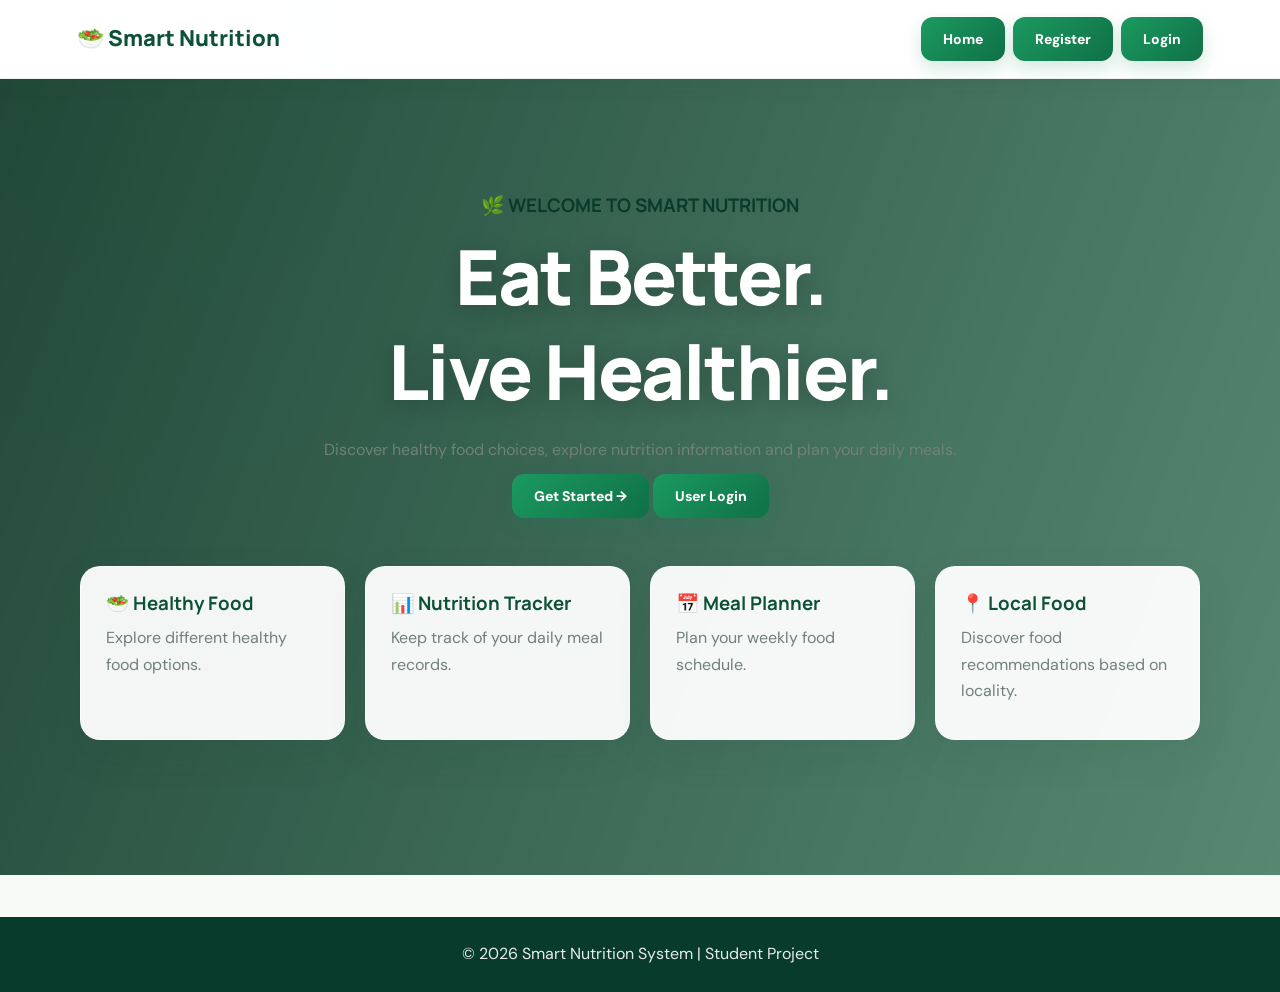
==== commit d2fed2c4: "Add files via upload" ====
--- a/admin.html
+++ b/admin.html
@@ -1,4 +1,3 @@
-
 <!DOCTYPE html>
 <html lang="en">
 <head>
@@ -232,4 +231,4 @@
 </script>
 
 </body>
-</html>
+</html>
--- a/style.css
+++ b/style.css
@@ -1,5 +1,19 @@
-
-@import url('https://fonts.googleapis.com/css2?family=Poppins:wght@400;500;600;700;800&display=swap');
+@import url('https://fonts.googleapis.com/css2?family=DM+Sans:wght@400;500;600;700;800&family=Manrope:wght@500;600;700;800&display=swap');
+
+:root {
+    --green: #168653;
+    --green-dark: #0d5137;
+    --green-deep: #083b2b;
+    --green-soft: #eaf6ee;
+    --mint: #d7f1df;
+    --cream: #f7faf6;
+    --white: #ffffff;
+    --ink: #20352a;
+    --muted: #718078;
+    --line: #e1ebe3;
+    --shadow: 0 14px 40px rgba(20, 70, 42, .09);
+    --radius: 20px;
+}
 
 * {
     margin: 0;
@@ -7,437 +21,947 @@
     box-sizing: border-box;
 }
 
-:root {
-    --green: #176b45;
-    --dark-green: #104b32;
-    --light-green: #e8f5eb;
-    --cream: #fbfaf3;
-    --text: #24382c;
+html {
+    scroll-behavior: smooth;
 }
 
 body {
-    font-family: 'Poppins', Arial, sans-serif;
-    background: var(--cream);
-    color: var(--text);
+    min-height: 100vh;
+    font-family: 'DM Sans', Arial, sans-serif;
+    color: var(--ink);
+    background:
+        radial-gradient(circle at 8% 8%, rgba(215, 241, 223, .55), transparent 28%),
+        var(--cream);
+    line-height: 1.65;
+}
+
+h1, h2, h3, h4, h5, h6 {
+    font-family: 'Manrope', 'DM Sans', sans-serif;
+    color: var(--green-deep);
+    line-height: 1.25;
+}
+
+p {
+    color: var(--muted);
+}
+
+a {
+    color: var(--green);
+}
+
+.hidden {
+    display: none !important;
+}
+
+/* NAVIGATION */
+header,
+.site-header {
+    position: relative;
+    z-index: 10;
+    display: flex;
+    justify-content: space-between;
+    align-items: center;
+    flex-wrap: wrap;
+    gap: 16px;
+    padding: 17px clamp(18px, 6vw, 82px);
+    background: rgba(255, 255, 255, .94);
+    border-bottom: 1px solid rgba(20, 90, 53, .08);
+    box-shadow: 0 5px 24px rgba(20, 70, 42, .05);
+    backdrop-filter: blur(14px);
+}
+
+header h2 {
+    margin: 0;
+    color: var(--green-dark) !important;
+    font-family: 'Manrope', sans-serif;
+    font-size: 22px;
+    font-weight: 800;
+}
+
+header nav,
+.site-nav {
+    display: flex;
+    align-items: center;
+    flex-wrap: wrap;
+    gap: 8px;
+    padding: 0;
+    background: transparent;
+    box-shadow: none;
+}
+
+header nav a,
+header > a,
+.site-nav a {
+    display: inline-flex;
+    align-items: center;
+    justify-content: center;
+    padding: 9px 15px;
+    color: var(--green-dark) !important;
+    text-decoration: none;
+    font-size: 14px;
+    font-weight: 700;
+    border-radius: 999px;
+    transition: background .2s ease, color .2s ease, transform .2s ease;
+}
+
+header nav a:hover,
+header > a:hover,
+.site-nav a:hover {
+    color: var(--green-dark) !important;
+    background: var(--green-soft);
+    transform: translateY(-1px);
+}
+
+.brand {
+    color: var(--green-dark) !important;
+    font-family: 'Manrope', sans-serif;
+    font-size: 21px;
+    font-weight: 800;
+    text-decoration: none;
+}
+
+/* GENERAL PAGE LAYOUT */
+main {
+    min-width: 0;
+}
+
+.page {
+    width: min(1160px, 92%);
+    margin: 38px auto;
+    padding: 28px;
+    text-align: center;
+}
+
+.page h1 {
+    margin-bottom: 16px;
+    font-size: clamp(30px, 4vw, 48px);
+    font-weight: 800;
+}
+
+.page h2 {
+    margin: 24px 0 14px;
+    font-size: clamp(22px, 3vw, 30px);
+}
+
+.page p {
+    margin: 10px 0;
+}
+
+button,
+.btn {
+    display: inline-flex;
+    align-items: center;
+    justify-content: center;
+    gap: 8px;
+    min-height: 44px;
+    padding: 12px 22px;
+    border: 0;
+    border-radius: 12px;
+    background: linear-gradient(135deg, #1b9a60, #107047);
+    color: #fff !important;
+    font-family: inherit;
+    font-size: 14px;
+    font-weight: 800;
+    text-decoration: none;
+    cursor: pointer;
+    box-shadow: 0 8px 18px rgba(22, 134, 83, .18);
+    transition: transform .2s ease, box-shadow .2s ease, filter .2s ease;
+}
+
+button:hover,
+.btn:hover {
+    transform: translateY(-2px);
+    box-shadow: 0 12px 24px rgba(22, 134, 83, .23);
+    filter: brightness(.98);
+}
+
+button:focus-visible,
+a:focus-visible,
+input:focus-visible,
+select:focus-visible,
+textarea:focus-visible {
+    outline: 3px solid rgba(22, 134, 83, .25);
+    outline-offset: 2px;
+}
+
+/* HOME HERO */
+#home.page {
+    width: 100%;
+    max-width: none;
+    min-height: 580px;
+    margin: 0;
+    padding: clamp(65px, 9vw, 115px) 6%;
+    display: flex;
+    flex-direction: column;
+    align-items: center;
+    justify-content: center;
+    overflow: hidden;
+    background:
+        linear-gradient(110deg, rgba(5, 48, 32, .88), rgba(10, 83, 52, .68)),
+        url("https://images.unsplash.com/photo-1470252649378-9c29740c9fa8?w=1920") center/cover no-repeat;
+    color: #fff !important;
+}
+
+#home > p:first-child {
+    color: #c9f6d8 !important;
+    font-size: 13px;
+    font-weight: 800;
+    letter-spacing: 3px;
+}
+
+#home h1 {
+    max-width: 850px;
+    margin: 12px 0 18px;
+    color: #fff !important;
+    font-size: clamp(42px, 7vw, 76px);
+    font-weight: 800;
+    letter-spacing: -2px;
+    text-shadow: 0 4px 22px rgba(0, 0, 0, .22);
+}
+
+#home > p:not(:first-child) {
+    max-width: 680px;
+    color: rgba(255, 255, 255, .92) !important;
+    font-size: clamp(16px, 2vw, 19px);
+}
+
+#home > button {
+    margin-top: 18px;
+    background: #fff !important;
+    color: var(--green-dark) !important;
+    box-shadow: none;
+}
+
+#home > button + button {
+    background: rgba(255, 255, 255, .12) !important;
+    color: #fff !important;
+    border: 1px solid rgba(255, 255, 255, .65);
+}
+
+#home .cards {
+    width: min(1120px, 100%);
+    margin: 48px auto 20px;
+}
+
+#home .card {
+    background: rgba(255, 255, 255, .95) !important;
+    border: 1px solid rgba(255, 255, 255, .55);
+    text-align: left;
+}
+
+#home .card h3 {
+    color: var(--green-dark) !important;
+}
+
+#home .card p {
+    color: var(--muted) !important;
+    text-shadow: none;
+}
+
+/* CARDS AND GRIDS */
+.cards,
+.info-grid,
+.week-grid,
+.stats {
+    display: grid;
+    grid-template-columns: repeat(auto-fit, minmax(215px, 1fr));
+    gap: 20px;
+    margin: 26px 0;
+}
+
+.card,
+.food-card,
+.stat-card,
+.panel,
+.info-card,
+.meal-history-card,
+.day-card,
+.admin-section {
+    background: var(--white);
+    border: 1px solid var(--line);
+    border-radius: var(--radius);
+    box-shadow: var(--shadow);
+}
+
+.card {
+    padding: 25px;
+    text-align: center;
+    transition: transform .2s ease, box-shadow .2s ease;
+}
+
+.card:hover,
+.food-card:hover {
+    transform: translateY(-5px);
+    box-shadow: 0 18px 38px rgba(20, 70, 42, .13);
+}
+
+.card h3,
+.food-card h3 {
+    color: var(--green-dark);
+    margin-bottom: 9px;
+}
+
+.card p,
+.food-card p {
+    color: var(--muted);
+}
+
+/* REGISTER / LOGIN */
+.auth-page:not(.hidden) {
+    display: block;
+    width: 100%;
+    max-width: none;
+    min-height: 82vh;
+    margin: 0;
+    padding: clamp(35px, 6vw, 70px) 6%;
+    text-align: left;
+    background:
+        linear-gradient(105deg, rgba(5, 42, 28, .88), rgba(7, 67, 43, .60)),
+        url("https://images.unsplash.com/photo-1470252649378-9c29740c9fa8?w=1920") center/cover no-repeat;
+}
+
+.auth-layout {
+    width: min(1160px, 100%);
+    min-height: 560px;
+    margin: auto;
+    display: grid;
+    grid-template-columns: minmax(0, 1fr) minmax(320px, 460px);
+    align-items: center;
+    gap: clamp(25px, 6vw, 75px);
+}
+
+.auth-copy {
+    padding: 20px;
+    color: #fff !important;
+}
+
+.auth-copy *,
+#register .auth-copy *,
+#login .auth-copy * {
+    color: #fff !important;
+    -webkit-text-fill-color: #fff !important;
+    text-shadow: 0 2px 12px rgba(0, 0, 0, .28);
+}
+
+.auth-copy .auth-tag {
+    color: #c9f6d8 !important;
+    -webkit-text-fill-color: #c9f6d8 !important;
+    font-size: 13px;
+    font-weight: 800;
+    letter-spacing: 2.5px;
+}
+
+.auth-copy h1 {
+    margin: 15px 0 20px;
+    font-size: clamp(42px, 6vw, 68px);
+    font-weight: 800;
+}
+
+.auth-copy > p {
+    max-width: 510px;
+    color: #f3fff6 !important;
+    font-size: 17px;
+}
+
+.auth-benefits {
+    margin-top: 25px;
+}
+
+.auth-benefits p {
+    margin: 12px 0;
+    color: #fff !important;
+    font-weight: 600;
+}
+
+.auth-card {
+    width: 100%;
+    padding: clamp(24px, 4vw, 38px);
+    background: rgba(255, 255, 255, .98);
+    border: 1px solid rgba(255, 255, 255, .65);
+    border-radius: 24px;
+    box-shadow: 0 24px 65px rgba(0, 0, 0, .24);
+    backdrop-filter: blur(14px);
+}
+
+.auth-card h2 {
+    margin: 0 0 5px;
+    color: var(--green-dark) !important;
+    text-align: center;
+    font-size: 28px;
+}
+
+.auth-subtitle {
+    margin: 0 0 20px !important;
+    color: var(--muted) !important;
+    text-align: center;
+    font-size: 14px;
+}
+
+.auth-card form {
+    width: 100%;
+    max-width: none;
+    margin: 18px 0;
+    padding: 0;
+    display: flex;
+    flex-direction: column;
+    gap: 9px;
+    background: transparent;
+    border: 0;
+    border-radius: 0;
+    box-shadow: none;
+}
+
+.auth-card label,
+#register .auth-card label,
+#login .auth-card label {
+    margin-top: 7px;
+    color: #345444 !important;
+    font-size: 13px;
+    font-weight: 800;
+}
+
+.auth-card input,
+.auth-card select,
+.auth-card textarea {
+    width: 100%;
+    min-height: 46px;
+    margin: 0;
+    padding: 12px 14px !important;
+    color: var(--ink) !important;
+    background: #f8fbf8 !important;
+    border: 1px solid #dce9df !important;
+    border-radius: 11px !important;
+    font: inherit;
+}
+
+.auth-card input::placeholder {
+    color: #89968e !important;
+}
+
+.auth-card form button {
+    width: 100%;
+    margin: 15px 0 4px;
+    background: linear-gradient(135deg, #1b9a60, #107047) !important;
+    color: #fff !important;
+}
+
+.auth-switch {
+    margin-top: 18px !important;
+    color: #64746a !important;
+    text-align: center;
+    font-size: 13px;
+}
+
+.auth-switch a {
+    color: var(--green) !important;
+    font-weight: 800;
+    text-decoration: none;
+}
+
+.auth-switch a:hover {
+    text-decoration: underline;
+}
+
+/* GENERAL FORMS */
+form:not(.auth-card form) {
+    color: var(--ink);
+}
+
+input,
+select,
+textarea {
+    width: 100%;
+    max-width: 100%;
+    padding: 13px 15px;
+    color: var(--ink);
+    background: #fff;
+    border: 1px solid #dce8df;
+    border-radius: 11px;
+    font-family: inherit;
+    font-size: 14px;
+}
+
+input::placeholder,
+textarea::placeholder {
+    color: #89968e;
+}
+
+input:focus,
+select:focus,
+textarea:focus {
+    border-color: var(--green);
+    outline: none;
+    box-shadow: 0 0 0 3px rgba(22, 134, 83, .11);
+}
+
+label {
+    color: #345444;
+    font-weight: 700;
+}
+
+/* FOOD PAGE */
+.food-hero,
+.tracker-hero {
+    margin-bottom: 28px;
+    padding: clamp(28px, 5vw, 48px);
+    border: 1px solid #dceee0;
+    border-radius: 24px;
+    background: linear-gradient(135deg, #e4f5e8, #fbfff9);
+    text-align: center;
+}
+
+.food-hero h1,
+.tracker-hero h1 {
+    color: var(--green-dark);
+}
+
+.search-area {
+    display: flex;
+    justify-content: center;
+    flex-wrap: wrap;
+    gap: 12px;
+    margin: 24px 0;
+}
+
+.search-area input,
+.search-area select {
+    max-width: 330px;
+}
+
+
+.food-card {
+    background: #ffffff;
+    padding: 16px;
+    border-radius: 20px;
+    box-shadow: 0 6px 25px rgba(20, 80, 45, 0.10);
+    border: 1px solid #e3eee4;
+    text-align: left;
+    overflow: hidden;
+    transition: 0.3s ease;
+}
+
+.food-card:hover {
+    transform: translateY(-6px);
+    box-shadow: 0 12px 30px rgba(20, 80, 45, 0.16);
+}
+
+.food-card-image {
+    width: 100%;
+    height: 190px;
+    object-fit: cover;
+    border-radius: 14px;
+    margin-bottom: 15px;
+}
+
+.food-card h3 {
+    color: #176b45;
+    margin-bottom: 10px;
+}
+
+.food-card p {
+    color: #52665a;
     line-height: 1.6;
 }
 
-/* NAVIGATION */
-
-header {
-    background: rgba(255,255,255,0.97);
-    color: var(--dark-green);
-    padding: 20px 7%;
+.food-card .details-btn {
+    width: 100%;
+    padding: 12px;
+    border-radius: 10px;
+    background: #176b45;
+    color: white;
+    border: none;
+    cursor: pointer;
+}
+
+
+.food-icon {
+    width: 72px;
+    height: 72px;
+    display: grid;
+    place-items: center;
+    margin-bottom: 14px;
+    border-radius: 18px;
+    background: var(--green-soft);
+    font-size: 38px;
+}
+
+.tag {
+    display: inline-block;
+    padding: 5px 12px;
+    color: var(--green-dark);
+    background: var(--green-soft);
+    border-radius: 999px;
+    font-size: 12px;
+    font-weight: 800;
+}
+
+.details-btn {
+    width: 100%;
+    margin-top: 14px;
+}
+
+.modal {
+    background: rgba(5, 30, 20, .72);
+    backdrop-filter: blur(5px);
+}
+
+.modal-content {
+    color: var(--ink);
+    background: #fff;
+    border: 1px solid var(--line);
+    border-radius: 22px;
+    box-shadow: 0 25px 70px rgba(0, 0, 0, .25);
+}
+
+.modal-content h2,
+.modal-content h3 {
+    color: var(--green-dark);
+}
+
+.food-detail-image {
+    border-radius: 16px;
+}
+
+.nutrition-item {
+    background: var(--green-soft);
+    border-radius: 13px;
+    color: var(--green-dark);
+}
+
+/* TRACKER AND WEEKLY PLANNER */
+.tracker-form {
+    max-width: 760px;
+    margin: 0 auto 35px;
+    padding: 25px;
+    background: #fff;
+    border: 1px solid var(--line);
+    border-radius: 20px;
+    box-shadow: var(--shadow);
+}
+
+.tracker-form form {
+    max-width: none;
+    margin: 0;
+    padding: 0;
+    background: transparent;
+    box-shadow: none;
+}
+
+.meal-history-card,
+.day-card {
+    padding: 22px;
+    text-align: left;
+}
+
+.meal-history-card h3,
+.day-card h3 {
+    color: var(--green-dark);
+}
+
+.day-card h3 {
+    padding-bottom: 12px;
+    border-bottom: 1px solid var(--line);
+}
+
+.planner-field {
+    margin: 14px 0;
+}
+
+.planner-field label {
+    display: block;
+    margin-bottom: 6px;
+}
+
+.planner-field input {
+    width: 100%;
+}
+
+.planner-buttons {
+    display: flex;
+    flex-wrap: wrap;
+    gap: 8px;
+    margin-top: 14px;
+}
+
+.planner-buttons button {
+    flex: 1;
+    min-width: 75px;
+}
+
+.edit-btn {
+    color: var(--green-dark) !important;
+    background: #e4f3e8 !important;
+    box-shadow: none;
+}
+
+.delete-btn,
+.delete-message {
+    color: #fff !important;
+    background: #c94444 !important;
+    box-shadow: none;
+}
+
+.save-btn {
+    background: var(--green) !important;
+}
+
+/* PROFILE PAGE */
+#profileForm {
+    max-width: 600px;
+    margin: 25px auto;
+    padding: 28px;
+    background: #fff;
+    border: 1px solid var(--line);
+    border-radius: 20px;
+    box-shadow: var(--shadow);
+}
+
+#profileForm input,
+#profileForm select {
+    margin: 5px 0 12px;
+}
+
+#profileMessage {
+    color: var(--green-dark);
+    font-weight: 700;
+}
+
+/* ANALYTICS PAGE */
+.layout {
+    display: flex;
+    min-height: 100vh;
+}
+
+.sidebar {
+    width: 250px;
+    flex-shrink: 0;
+    padding: 28px 17px;
+    background: linear-gradient(180deg, #0d5137, #083b2b);
+    color: #fff;
+}
+
+.sidebar h2 {
+    margin: 0 0 30px;
+    color: #fff;
+    font-size: 20px;
+}
+
+.sidebar a {
+    display: block;
+    margin: 7px 0;
+    padding: 12px 14px;
+    color: rgba(255, 255, 255, .88);
+    text-decoration: none;
+    border-radius: 10px;
+    font-weight: 600;
+    transition: background .2s ease;
+}
+
+.sidebar a:hover,
+.sidebar a.active {
+    color: #fff;
+    background: rgba(255, 255, 255, .15);
+}
+
+.layout main {
+    flex: 1;
+    min-width: 0;
+    padding: clamp(18px, 3vw, 36px);
+}
+
+.topbar {
     display: flex;
     justify-content: space-between;
     align-items: center;
     flex-wrap: wrap;
     gap: 15px;
-    box-shadow: 0 3px 20px #173e2610;
-}
-
-header h2 {
+    margin-bottom: 25px;
+}
+
+.topbar h1 {
+    margin-bottom: 5px;
+}
+
+.stat-card {
+    padding: 24px;
+}
+
+.stat-card h3 {
+    margin-bottom: 12px;
+    color: var(--green-dark);
+    font-size: 15px;
+}
+
+.stat-card h1 {
+    margin: 0;
     color: var(--green);
+    font-size: 34px;
+}
+
+.panel {
+    margin-bottom: 22px;
+    padding: 24px;
+}
+
+.panel h2 {
+    margin-bottom: 8px;
+}
+
+.bar-row {
+    display: grid;
+    grid-template-columns: 110px minmax(70px, 1fr) 35px;
+    align-items: center;
+    gap: 12px;
+    margin: 18px 0;
+}
+
+.bar {
+    height: 13px;
+    overflow: hidden;
+    background: #e7f0e9;
+    border-radius: 99px;
+}
+
+.bar-fill {
+    height: 100%;
+    background: linear-gradient(90deg, #49b879, #168653);
+    border-radius: 99px;
+}
+
+.table-container {
+    overflow-x: auto;
+}
+
+table {
+    width: 100%;
+    border-collapse: collapse;
+    background: #fff;
+}
+
+th,
+td {
+    padding: 13px;
+    color: var(--ink);
+    text-align: left;
+    border-bottom: 1px solid var(--line);
+}
+
+th {
+    color: var(--green-dark);
+    background: #f0f8f2;
     font-weight: 800;
 }
 
-nav {
-    display: flex;
-    flex-wrap: wrap;
-    gap: 10px;
-}
-
-nav a,
-header > a {
-    color: var(--green) !important;
-    text-decoration: none;
-    font-weight: 600;
-    padding: 10px 15px;
-    border-radius: 25px;
-    transition: 0.3s;
-}
-
-nav a:hover,
-header > a:hover {
-    background: var(--light-green);
-}
-
-/* MAIN SECTION */
-
-.page {
-    max-width: 1100px;
-    margin: 45px auto;
-    padding: 35px;
+tr:hover td {
+    background: #fbfefb;
+}
+
+/* ABOUT AND CONTACT */
+.info-page {
+    width: min(1000px, 92%);
+    margin: 38px auto;
+}
+
+.info-hero {
+    padding: clamp(35px, 6vw, 60px) 25px;
+    color: #fff;
     text-align: center;
-}
-
-.page h1 {
-    font-size: clamp(28px, 5vw, 46px);
-    color: var(--dark-green);
-    font-weight: 800;
-    line-height: 1.2;
-    margin-bottom: 18px;
-}
-
-.page h2 {
-    color: var(--dark-green);
-    margin-bottom: 20px;
-}
-
-.page p {
-    color: #66776b;
-    margin: 12px 0;
-}
-
-.hidden {
-    display: none !important;
-}
-
-/* HOME HERO */
-
-#home {
-    max-width: none;
-    min-height: 470px;
-    margin: 0;
-    padding: 110px 20px;
-    display: flex;
-    flex-direction: column;
-    justify-content: center;
-    align-items: center;
-    background:
-        radial-gradient(circle at 85% 20%, #ccebd0 0, transparent 28%),
-        radial-gradient(circle at 10% 90%, #d9edcf 0, transparent 30%),
-        linear-gradient(135deg, #f7fff6, #e9f5e8);
-}
-
-#home h1 {
-    max-width: 800px;
-}
-
-#home p {
-    font-size: 18px;
-}
-
-/* BUTTONS */
-
-button {
-    background: linear-gradient(135deg, #218653, #105d3b);
-    color: white;
-    border: none;
-    padding: 14px 26px;
-    border-radius: 30px;
-    cursor: pointer;
-    margin: 10px 5px;
-    font-family: inherit;
-    font-size: 15px;
-    font-weight: 600;
-    box-shadow: 0 7px 18px #176b4530;
-    transition: 0.3s;
-}
-
-button:hover {
-    transform: translateY(-3px);
-    box-shadow: 0 10px 22px #176b4540;
-}
-
-/* FORMS */
-
-form {
-    max-width: 440px;
-    margin: 25px auto;
-    padding: 30px;
-    background: white;
-    display: flex;
-    flex-direction: column;
-    gap: 16px;
-    border-radius: 20px;
-    box-shadow: 0 10px 35px #1c593018;
-    text-align: left;
-}
-
-input,
-select,
-textarea {
-    width: 100%;
-    padding: 15px;
-    border: 1px solid #dce9de;
-    background: #fbfdfb;
-    border-radius: 12px;
-    font-family: inherit;
-    font-size: 14px;
-    outline: none;
-}
-
-input:focus,
-select:focus,
-textarea:focus {
-    border-color: #218653;
-    box-shadow: 0 0 0 3px #21865318;
-}
-
-/* CARDS */
-
-.cards {
-    display: grid;
-    grid-template-columns: repeat(auto-fit, minmax(210px, 1fr));
-    gap: 24px;
-    margin: 30px 0;
-}
-
-.card {
-    background: white;
-    padding: 28px 22px;
-    border: 1px solid #eaf0e9;
-    border-radius: 20px;
-    text-align: center;
-    box-shadow: 0 8px 25px #1b4e2910;
-    transition: 0.3s;
-}
-
-.card:hover {
-    transform: translateY(-7px);
-    box-shadow: 0 15px 30px #1b4e2920;
-}
-
-.card h3 {
-    color: var(--green);
-    margin-bottom: 12px;
-}
-
-/* FOOTER */
-
-footer {
-    background: var(--dark-green);
-    color: white;
-    text-align: center;
-    padding: 25px;
-    margin-top: 50px;
-}
-
-footer p {
-    color: white;
-}
-
-/* MOBILE */
-
-@media(max-width: 600px) {
-    header {
-        flex-direction: column;
-        padding: 18px;
-    }
-
-    nav {
-        justify-content: center;
-    }
-
-    .page {
-        padding: 20px;
-        margin: 20px auto;
-    }
-
-    #home {
-        min-height: 400px;
-        padding: 65px 20px;
-    }
-
-    form {
-        padding: 20px;
-    }
-}
-/* Common navigation */
-.site-header {
-    display: flex;
-    justify-content: space-between;
-    align-items: center;
-    flex-wrap: wrap;
-    gap: 15px;
-    padding: 18px 6%;
-    background: #ffffff;
-    box-shadow: 0 3px 15px rgba(0, 0, 0, 0.06);
-}
-
-.brand {
-    color: #16734a;
-    font-size: 21px;
-    font-weight: 700;
-    text-decoration: none;
-}
-
-.site-nav {
-    display: flex;
-    flex-wrap: wrap;
-    gap: 18px;
-}
-
-.site-nav a {
-    color: #34443b;
-    text-decoration: none;
-    font-weight: 600;
-}
-
-.site-nav a:hover {
-    color: #15945b;
-}
-
-/* About and Contact pages */
-.info-page {
-    width: min(1000px, 90%);
-    margin: 35px auto;
-}
-
-.info-hero {
-    padding: 55px 25px;
-    text-align: center;
-    color: white;
-    border-radius: 18px;
-    background: linear-gradient(135deg, #126b48, #42ad76);
+    border-radius: 24px;
+    background: linear-gradient(120deg, #0d5137, #36a66e);
+    box-shadow: var(--shadow);
+}
+
+.info-hero h1,
+.info-hero p {
+    color: #fff;
 }
 
 .info-hero h1 {
     margin: 10px 0;
-    font-size: clamp(30px, 5vw, 44px);
+    font-size: clamp(30px, 5vw, 46px);
 }
 
 .info-hero p {
-    max-width: 650px;
+    max-width: 680px;
     margin: 10px auto;
-    line-height: 1.7;
 }
 
 .eyebrow {
-    font-size: 13px;
-    font-weight: 700;
+    font-size: 12px;
+    font-weight: 800;
     letter-spacing: 2px;
 }
 
 .info-card {
-    margin-top: 24px;
+    margin-top: 22px;
     padding: 28px;
-    background: #ffffff;
-    border-radius: 16px;
-    box-shadow: 0 5px 22px rgba(0, 0, 0, 0.07);
-    line-height: 1.7;
+    line-height: 1.8;
 }
 
 .info-card h2,
 .info-card h3 {
-    color: #176b48;
+    margin: 0 0 12px;
+    color: var(--green-dark);
+}
+
+.info-grid .info-card {
     margin-top: 0;
-}
-
-.info-grid {
-    display: grid;
-    grid-template-columns: repeat(auto-fit, minmax(220px, 1fr));
-    gap: 18px;
 }
 
 .notice {
     margin: 22px 0;
-    padding: 15px;
-    background: #edf8f0;
-    border-left: 4px solid #23945b;
-    border-radius: 8px;
-    line-height: 1.6;
+    padding: 16px 18px;
+    color: #365b43;
+    background: #eaf6ee;
+    border-left: 4px solid var(--green);
+    border-radius: 10px;
 }
 
 .contact-card {
-    max-width: 650px;
+    max-width: 680px;
     margin: 25px auto;
+}
+
+.contact-card form {
+    max-width: none;
+    margin: 0;
+    padding: 0;
+    background: transparent;
+    box-shadow: none;
 }
 
 .contact-card label {
     display: block;
-    margin: 14px 0 6px;
-    font-weight: 600;
-}
-
-.contact-card input,
-.contact-card textarea {
-    width: 100%;
-    padding: 12px;
-    border: 1px solid #d4ded7;
-    border-radius: 8px;
-    font: inherit;
-    box-sizing: border-box;
+    margin: 10px 0 5px;
 }
 
 .contact-card textarea {
     resize: vertical;
 }
 
-.contact-card button {
-    margin-top: 18px;
-    padding: 12px 24px;
-    border: 0;
-    border-radius: 8px;
-    background: #188653;
-    color: white;
+#contactStatus {
+    color: var(--green-dark);
     font-weight: 700;
-    cursor: pointer;
-}
-
-.contact-card button:hover {
-    background: #116b40;
-}
-
-#contactStatus {
-    color: #16734a;
-    font-weight: 600;
-}
-
-.site-footer {
-    margin-top: 45px;
-    padding: 22px;
-    text-align: center;
-    background: #123f2d;
-    color: white;
-}
-
-@media (max-width: 600px) {
-    .site-header {
-        align-items: flex-start;
-        flex-direction: column;
-    }
-
-    .site-nav {
-        gap: 12px;
-    }
-
-    .info-card {
-        padding: 20px;
-    }
-}
-.btn {
-    display: inline-block;
-    padding: 12px 20px;
-    background: #15803d;
-    color: white;
-    text-decoration: none;
-    border-radius: 8px;
-    margin: 5px;
-}
+}
+
+/* ADMIN */
 .admin-section {
-    background: white;
+    margin: 24px 0;
     padding: 25px;
-    margin: 25px 0;
-    border-radius: 15px;
-    box-shadow: 0 5px 20px rgba(0,0,0,0.08);
     overflow-x: auto;
 }
 
 .admin-section h2 {
-    color: #166534;
-    margin-bottom: 20px;
+    color: var(--green-dark);
 }
 
 .admin-section table {
-    border-collapse: collapse;
     min-width: 650px;
 }
 
 .admin-section th {
-    background: #166534;
-    color: white;
+    color: #fff;
+    background: var(--green-dark);
 }
 
 .admin-section td,
@@ -447,501 +971,47 @@
 }
 
 .admin-section tr:nth-child(even) {
-    background: #f0fdf4;
+    background: #f3faf4;
 }
 
 .message-card {
-    border: 1px solid #dcfce7;
-    padding: 15px;
     margin: 12px 0;
-    border-radius: 10px;
-    background: #f8fff9;
-}
-
-.delete-message {
-    background: #dc2626;
-    color: white;
-    border: none;
-    padding: 8px 13px;
-    border-radius: 6px;
-    cursor: pointer;
-    margin-top: 10px;
-}
-
-
-@import url('https://fonts.googleapis.com/css2?family=Poppins:wght@400;500;600;700;800&display=swap');
-
-* {
+    padding: 17px;
+    background: #f8fcf8;
+    border: 1px solid var(--line);
+    border-radius: 13px;
+}
+
+/* FOOTER */
+footer,
+.site-footer {
+    margin-top: 42px;
+    padding: 24px;
+    color: #fff;
+    background: var(--green-deep);
+    text-align: center;
+}
+
+footer p,
+.site-footer p {
     margin: 0;
-    padding: 0;
-    box-sizing: border-box;
-    font-family: 'Poppins', sans-serif;
-}
-
-body {
-    min-height: 100vh;
-    color: #173b2a;
-    background:
-      linear-gradient(rgba(10,40,20,.45), rgba(10,40,20,.45)),
-      url("https://images.unsplash.com/photo-1441974231531-c6227db76b6e?w=1920")
-      center / cover fixed no-repeat;
-}
-
-/* NAVIGATION */
-
-nav {
-    background: rgba(255,255,255,.92);
-    backdrop-filter: blur(15px);
-    padding: 18px 6%;
-    display: flex;
-    justify-content: space-between;
-    align-items: center;
-    flex-wrap: wrap;
-    gap: 15px;
-    box-shadow: 0 5px 25px #00000015;
-}
-
-nav a {
-    color: #176534;
-    text-decoration: none;
-    font-weight: 600;
-    margin: 8px;
-}
-
-/* MAIN CONTAINER */
-
-.container,
-.about-container,
-.contact-container {
-    max-width: 1150px;
-    margin: 45px auto;
-    padding: 20px;
-}
-
-/* HERO SECTION */
-
-.hero,
-.about-hero {
-    background: linear-gradient(
-        120deg,
-        rgba(15,75,40,.92),
-        rgba(65,145,85,.78)
-    );
-    color: white;
-    padding: 75px 35px;
-    border-radius: 25px;
-    text-align: center;
-    box-shadow: 0 15px 40px #00000030;
-}
-
-.hero h1,
-.about-hero h1 {
-    color: white;
-    font-size: clamp(30px, 5vw, 52px);
-    margin-bottom: 15px;
-}
-
-.hero p,
-.about-hero p {
-    color: white;
-    line-height: 1.8;
-}
-
-/* CARDS */
-
-.card,
-.about-card,
-.contact-box,
-.admin-section,
-.food-card {
-    background: rgba(255,255,255,.94);
-    backdrop-filter: blur(12px);
-    padding: 25px;
-    margin: 20px 0;
-    border-radius: 20px;
-    box-shadow: 0 10px 30px #00000018;
-}
-
-.card:hover,
-.food-card:hover {
-    transform: translateY(-5px);
-    box-shadow: 0 15px 35px #00000025;
-}
-
-/* HEADINGS */
-
-h1, h2, h3 {
-    color: #176534;
-    margin-bottom: 15px;
-}
-
-/* BUTTONS */
-
-button,
-.btn {
-    display: inline-block;
-    background: #218448;
-    color: white;
-    padding: 13px 22px;
-    border: none;
-    border-radius: 10px;
-    text-decoration: none;
-    cursor: pointer;
-    font-weight: 600;
-    margin: 5px;
-}
-
-button:hover,
-.btn:hover {
-    background: #125c30;
-    transform: translateY(-2px);
-}
-
-/* INPUTS */
-
-input,
-select,
-textarea {
-    width: 100%;
-    padding: 13px;
-    margin: 10px 0;
-    border: 1px solid #d5e5d8;
-    border-radius: 10px;
-    outline: none;
-    background: white;
-}
-
-input:focus,
-select:focus,
-textarea:focus {
-    border-color: #218448;
-    box-shadow: 0 0 0 3px #21844820;
-}
-
-/* FOOTER */
-
-footer {
-    background: rgba(10,45,25,.94);
-    color: white;
-    padding: 30px;
-    text-align: center;
-    margin-top: 50px;
+    color: rgba(255, 255, 255, .9);
 }
 
 /* RESPONSIVE */
-
-@media(max-width:700px) {
-    nav {
-        flex-direction: column;
-    }
-
-    .hero {
-        padding: 45px 20px;
-    }
-
-    .container,
-    .about-container,
-    .contact-container {
-        margin: 20px auto;
-        padding: 12px;
-    }
-}
-
-/* REGISTER & LOGIN PAGE FIX */
-
-#register,
-#login,
-.register-section,
-.login-section {
-    color: #183b29 !important;
-}
-
-/* Form card background */
-#register form,
-#login form,
-.register-section form,
-.login-section form {
-    background: rgba(255, 255, 255, 0.97) !important;
-    padding: 30px !important;
-    border-radius: 20px !important;
-    max-width: 450px;
-    margin: 25px auto;
-    box-shadow: 0 12px 35px rgba(0,0,0,0.25);
-}
-
-/* Headings */
-#register h1,
-#register h2,
-#login h1,
-#login h2,
-.register-section h1,
-.login-section h1 {
-    color: #14532d !important;
-    text-align: center;
-    font-weight: 800;
-}
-
-/* Labels */
-#register label,
-#login label,
-.register-section label,
-.login-section label {
-    color: #183b29 !important;
-    font-weight: 600;
-}
-
-/* Input fields */
-#register input,
-#login input,
-.register-section input,
-.login-section input {
-    background: #ffffff !important;
-    color: #183b29 !important;
-    border: 1.5px solid #b7d9c0 !important;
-    padding: 13px !important;
-    border-radius: 10px !important;
-}
-
-/* Placeholder text */
-#register input::placeholder,
-#login input::placeholder {
-    color: #777777 !important;
-    opacity: 1;
-}
-
-/* Register and Login buttons */
-#register button,
-#login button,
-.register-section button,
-.login-section button {
-    background: #15803d !important;
-    color: #ffffff !important;
-    width: 100%;
-    padding: 13px;
-    border-radius: 10px;
-    font-weight: 700;
-}
-
-/* Links */
-#register a,
-#login a {
-    color: #087c3b !important;
-    font-weight: 600;
-}
-
-/* Text inside form */
-#register p,
-#login p {
-    color: #344b3c !important;
-}
-/* ==================================
-   SMART NUTRITION - LOGIN & REGISTER
-================================== */
-
-.auth-page:not(.hidden) {
-    display: block;
-    width: 100%;
-    max-width: 100%;
-    min-height: 85vh;
-    margin: 0;
-    padding: 55px 6%;
-    text-align: left;
-
-    background:
-        linear-gradient(
-            90deg,
-            rgba(5, 35, 19, 0.82),
-            rgba(5, 35, 19, 0.45)
-        ),
-        url("https://images.unsplash.com/photo-1441974231531-c6227db76b6e?w=1920")
-        center / cover no-repeat;
-}
-
-/* Main two-column layout */
-
-.auth-layout {
-    max-width: 1150px;
-    min-height: 650px;
-    margin: auto;
-
-    display: grid;
-    grid-template-columns: 1fr 460px;
-    align-items: center;
-    gap: 55px;
-}
-
-/* Left side content */
-
-.auth-copy {
-    color: white;
-    padding: 25px;
-}
-
-.auth-copy .auth-tag {
-    color: #c6f6d5;
-    font-size: 14px;
-    font-weight: 700;
-    letter-spacing: 3px;
-    margin-bottom: 20px;
-}
-
-.auth-copy h1 {
-    color: white !important;
-    font-size: clamp(42px, 6vw, 68px);
-    line-height: 1.12;
-    font-weight: 800;
-    margin-bottom: 22px;
-}
-
-.auth-copy > p {
-    color: #f0fff4 !important;
-    font-size: 17px;
-    line-height: 1.8;
-    max-width: 480px;
-}
-
-.auth-benefits {
-    margin-top: 30px;
-}
-
-.auth-benefits p {
-    color: white !important;
-    font-size: 15px;
-    margin: 15px 0;
-}
-
-/* Right side form card */
-
-.auth-card {
-    width: 100%;
-    padding: 38px;
-    background: rgba(255, 255, 255, 0.97);
-    border-radius: 25px;
-    box-shadow: 0 20px 60px rgba(0, 0, 0, 0.3);
-    backdrop-filter: blur(15px);
-}
-
-.auth-card h2 {
-    color: #14532d !important;
-    font-size: 29px;
-    font-weight: 800;
-    margin-bottom: 5px;
-    text-align: center;
-}
-
-.auth-subtitle {
-    color: #718078 !important;
-    text-align: center;
-    font-size: 14px;
-    margin-bottom: 22px !important;
-}
-
-/* Form fields */
-
-.auth-card form {
-    width: 100%;
-    max-width: 100%;
-    padding: 0;
-    margin: 20px 0;
-    background: transparent;
-    box-shadow: none;
-    border-radius: 0;
-    gap: 8px;
-}
-
-.auth-card label {
-    display: block;
-    color: #244b34;
-    font-size: 13px;
-    font-weight: 700;
-    margin-top: 8px;
-}
-
-.auth-card input,
-.auth-card select {
-    width: 100%;
-    padding: 13px 15px !important;
-    margin: 0 !important;
-    border: 1.5px solid #d5e5d8 !important;
-    border-radius: 11px !important;
-    background: #f8fcf8 !important;
-    color: #183b29 !important;
-    font-size: 14px;
-    font-family: inherit;
-}
-
-.auth-card input::placeholder {
-    color: #89968c;
-    opacity: 1;
-}
-
-.auth-card input:focus,
-.auth-card select:focus {
-    border-color: #218653 !important;
-    background: white !important;
-    outline: none;
-    box-shadow: 0 0 0 3px rgba(33, 134, 83, 0.12);
-}
-
-/* Submit button */
-
-.auth-card form button {
-    width: 100%;
-    padding: 15px;
-    margin: 15px 0 5px;
-    border: none;
-    border-radius: 12px;
-    background: linear-gradient(135deg, #249653, #105c35);
-    color: white;
-    font-size: 16px;
-    font-weight: 700;
-    cursor: pointer;
-}
-
-.auth-card form button:hover {
-    background: #104b32;
-    transform: translateY(-2px);
-}
-
-/* Login and register links */
-
-.auth-switch {
-    text-align: center;
-    color: #596b60 !important;
-    font-size: 14px;
-    margin-top: 20px !important;
-}
-
-.auth-switch a {
-    color: #168047 !important;
-    font-weight: 800;
-    text-decoration: none;
-}
-
-.auth-switch a:hover {
-    text-decoration: underline;
-}
-
-/* Mobile responsive */
-
-@media (max-width: 850px) {
-
-    .auth-page:not(.hidden) {
-        padding: 35px 18px;
-    }
-
+@media (max-width: 900px) {
     .auth-layout {
         grid-template-columns: 1fr;
-        gap: 25px;
+        gap: 20px;
     }
 
     .auth-copy {
         text-align: center;
-        padding: 15px;
     }
 
     .auth-copy > p {
-        margin: auto;
+        margin-left: auto;
+        margin-right: auto;
     }
 
     .auth-benefits {
@@ -949,270 +1019,214 @@
     }
 
     .auth-card {
-        max-width: 480px;
+        max-width: 520px;
         margin: auto;
-        padding: 28px 22px;
+    }
+
+    .sidebar {
+        width: 215px;
+    }
+}
+
+@media (max-width: 700px) {
+    header,
+    .site-header {
+        flex-direction: column;
+        align-items: center;
+        padding: 16px;
+    }
+
+    header nav,
+    .site-nav {
+        justify-content: center;
+    }
+
+    .page {
+        width: 94%;
+        margin: 22px auto;
+        padding: 16px;
+    }
+
+    #home.page {
+        min-height: 520px;
+        padding: 60px 18px;
+    }
+
+    #home h1 {
+        letter-spacing: -1px;
+    }
+
+    .layout {
+        flex-direction: column;
+    }
+
+    .sidebar {
+        width: 100%;
+        padding: 18px;
+    }
+
+    .sidebar h2 {
+        margin-bottom: 12px;
+    }
+
+    .sidebar a {
+        display: inline-block;
+        margin: 3px;
+    }
+
+    .layout main {
+        padding: 16px;
+    }
+
+    .bar-row {
+        grid-template-columns: 90px minmax(60px, 1fr) 25px;
+        gap: 8px;
+    }
+
+    .info-page {
+        width: 94%;
+        margin: 22px auto;
+    }
+
+    .info-card,
+    .panel,
+    .admin-section {
+        padding: 19px;
     }
 }
 
 @media (max-width: 480px) {
+    header nav a,
+    .site-nav a {
+        padding: 8px 10px;
+        font-size: 13px;
+    }
+
+    .auth-page:not(.hidden) {
+        padding: 25px 12px;
+    }
+
+    .auth-copy {
+        padding: 5px;
+    }
 
     .auth-copy h1 {
         font-size: 40px;
     }
 
-    .auth-card h2 {
-        font-size: 24px;
-    }
-
-    .auth-page:not(.hidden) {
-        padding: 25px 12px;
-    }
-}
-/* WHITE TEXT ON NATURE BACKGROUND */
-
-.auth-copy,
-.auth-copy h1,
-.auth-copy h2,
-.auth-copy p,
-.auth-copy .auth-tag,
-.auth-benefits p {
-    color: #ffffff !important;
-}
-
-/* Welcome heading */
-.auth-copy h1 {
-    text-shadow: 0 3px 12px rgba(0, 0, 0, 0.5);
-}
-
-/* Description text */
-.auth-copy > p {
-    color: #ffffff !important;
-    text-shadow: 0 2px 8px rgba(0, 0, 0, 0.7);
-}
-
-/* Small heading */
-.auth-copy .auth-tag {
-    color: #ffffff !important;
-    font-weight: 800;
-}
-
-/* Benefits */
-.auth-benefits p {
-    color: #ffffff !important;
-    font-weight: 600;
-}
-/* FORCE WHITE TEXT */
-#register .auth-copy,
-#register .auth-copy *,
-#login .auth-copy,
-#login .auth-copy * {
-    color: #ffffff !important;
-    -webkit-text-fill-color: #ffffff !important;
-}
-
-/* Text shadow for visibility */
-#register .auth-copy *,
-#login .auth-copy * {
-    text-shadow: 0 2px 8px rgba(0,0,0,0.8) !important;
-}
-/* ALL PAGES COMMON BACKGROUND */
-body {
-    background-image: url("https://images.unsplash.com/photo-1470252649378-9c29740c9fa8");
-    background-size: cover;
-    background-position: center;
-    background-attachment: fixed;
-    color: white !important;
-    font-family: Arial, sans-serif;
-}
-
-/* ALL HEADINGS */
-h1, h2, h3, h4, h5, h6 {
-    color: white !important;
-}
-
-/* ALL PARAGRAPHS AND LABELS */
-p, label, span, li {
-    color: white !important;
-}
-
-/* LINKS */
-a {
-    color: white !important;
-}
-
-/* INPUT TEXT */
-input, select, textarea {
-    color: white !important;
-    background: rgba(0, 0, 0, 0.65) !important;
-    border: 1px solid white !important;
-}
-
-/* PLACEHOLDER TEXT */
-input::placeholder,
-textarea::placeholder {
-    color: #eeeeee !important;
-}
-
-/* ALL CARDS */
-.card, .container, .form-container,
-.login-container, .register-container {
-    background: rgba(0, 0, 0, 0.55) !important;
-    color: white !important;
-    backdrop-filter: blur(5px);
-}
-
-/* BUTTONS */
-button {
-    color: white !important;
-}
-
-/* TABLE */
-th, td {
-    color: white !important;
-}
-/* HOME PAGE TEXT VISIBILITY FIX */
-
-.hero h1,
-.hero h2,
-.hero h3,
-.hero p,
-.hero span,
-.hero a {
-    color: #ffffff !important;
-    text-shadow: 2px 2px 6px #000000;
-}
-
-/* HOME PAGE CONTENT BACKGROUND */
-.hero-content {
-    background: rgba(0, 0, 0, 0.55);
-    padding: 30px;
-    border-radius: 15px;
-}
-
-/* HOME PAGE BUTTON */
-.hero button,
-.hero-content button {
-    background: #198754 !important;
-    color: white !important;
-    border: 1px solid white;
-}
-/* HOME PAGE TEXT VISIBILITY */
-#home {
-    color: white !important;
+    .auth-card {
+        padding: 23px 18px;
+    }
+
+    .cards,
+    .info-grid,
+    .week-grid,
+    .stats {
+        grid-template-columns: 1fr;
+    }
+
+    .nutrition-grid {
+        grid-template-columns: 1fr 1fr;
+    }
+
+    .tracker-form {
+        padding: 17px;
+    }
+
+    .modal-content {
+        padding: 20px;
+    }
+}
+
+/* DASHBOARD DESIGN */
+
+.dashboard-header {
     text-align: center;
-}
-
-#home h1 {
-    color: white !important;
-    font-size: 48px;
+    padding: 30px 15px;
+    margin-bottom: 25px;
+    background: linear-gradient(135deg, #e1f5e8, #f5fff7);
+    border-radius: 18px;
+}
+
+.dashboard-header h2 {
+    color: #176b3a;
+    font-size: 30px;
+}
+
+.dashboard-header p {
+    color: #456b53;
+}
+
+#dashboard > h2 {
+    color: #176b3a;
+    margin: 28px 0 18px;
+}
+
+.dashboard-actions {
+    display: flex;
+    flex-wrap: wrap;
+    justify-content: center;
+    gap: 15px;
+    margin: 20px 0 30px;
+}
+
+.dashboard-actions .btn {
+    text-decoration: none;
+    text-align: center;
+    padding: 13px 20px;
+    border-radius: 10px;
+    background: #21834a;
+    color: white;
+    transition: 0.3s;
+}
+
+.dashboard-actions .btn:hover {
+    background: #145d32;
+    transform: translateY(-3px);
+}
+.hidden {
+    display: none !important;
+}
+
+/* BEAUTIFUL NUTRITION DETAILS */
+
+.nutrition-grid {
+    display: grid;
+    grid-template-columns: repeat(2, 1fr);
+    gap: 14px;
+    margin-top: 20px;
+}
+
+.nutrition-grid div {
+    background: #f0f8f1;
+    border: 1px solid #dceede;
+    padding: 18px;
+    border-radius: 14px;
+    text-align: center;
+}
+
+.nutrition-grid h4 {
+    color: #176b45;
+    margin-bottom: 8px;
+}
+
+.nutrition-grid p {
+    color: #263d30;
+    font-size: 18px;
     font-weight: bold;
-    text-shadow: 2px 2px 8px black;
-}
-
-#home p {
-    color: white !important;
-    font-size: 18px;
-    text-shadow: 1px 1px 5px black;
-}
-
-#home h3 {
-    color: white !important;
-    text-shadow: 1px 1px 5px black;
-}
-
-/* HOME PAGE CARDS */
-#home .cards {
-    display: grid;
-    grid-template-columns: repeat(auto-fit, minmax(220px, 1fr));
-    gap: 20px;
-    margin: 30px 0;
-}
-
-#home .card {
-    background: rgba(0, 0, 0, 0.70) !important;
-    padding: 25px;
-    border-radius: 15px;
-    border: 1px solid rgba(255,255,255,0.4);
-}
-
-/* HOME PAGE BUTTONS */
-#home button {
-    background: #16834a !important;
-    color: white !important;
-    padding: 12px 25px;
-    border: 1px solid white;
-    border-radius: 25px;
-    margin: 10px;
-    cursor: pointer;
-    font-weight: bold;
-}
-
-#home button:hover {
-    background: #0c5e32 !important;
-}
-/* HOME PAGE CLEAR VISIBILITY */
-
-#home.page {
-    background: linear-gradient(
-        135deg,
-        #123d2b,
-        #176b45,
-        #0b3525
-    ) !important;
-
-    color: white !important;
-    padding: 80px 25px;
-    border-radius: 15px;
-}
-
-/* Main heading */
-#home h1 {
-    color: #ffffff !important;
-    font-size: 52px;
-    font-weight: 900;
-    text-shadow: 2px 3px 5px #000;
-}
-
-/* Paragraphs */
-#home p {
-    color: #ffffff !important;
-    font-size: 18px;
-    font-weight: 600;
-    text-shadow: 1px 2px 4px #000;
-}
-
-/* Welcome text */
-#home > p:first-child {
-    color: #b9ffcb !important;
-    font-weight: bold;
-}
-
-/* Feature cards */
-#home .card {
-    background: rgba(255,255,255,0.12) !important;
-    border: 1px solid rgba(255,255,255,0.5);
-    border-radius: 18px;
-    padding: 25px;
-}
-
-#home .card h3,
-#home .card p {
-    color: white !important;
-}
-
-/* Buttons */
-#home button {
-    background: #ffffff !important;
-    color: #12643d !important;
-    border: none;
-    padding: 14px 28px;
-    border-radius: 30px;
-    font-weight: bold;
-}
-
-/* Website logo */
-header h2 {
-    color: #12643d !important;
-    text-shadow: none !important;
-}+}
+
+@media (max-width: 500px) {
+    .nutrition-grid {
+        grid-template-columns: 1fr 1fr;
+    }
+}
+
+.food-card-image {
+    width: 100%;
+    height: 190px;
+    object-fit: cover;
+    border-radius: 14px;
+    display: block;
+    margin-bottom: 15px;
+}
--- a/style.css
+++ b/style.css
@@ -1,5 +1,19 @@
-
-@import url('https://fonts.googleapis.com/css2?family=Poppins:wght@400;500;600;700;800&display=swap');
+@import url('https://fonts.googleapis.com/css2?family=DM+Sans:wght@400;500;600;700;800&family=Manrope:wght@500;600;700;800&display=swap');
+
+:root {
+    --green: #168653;
+    --green-dark: #0d5137;
+    --green-deep: #083b2b;
+    --green-soft: #eaf6ee;
+    --mint: #d7f1df;
+    --cream: #f7faf6;
+    --white: #ffffff;
+    --ink: #20352a;
+    --muted: #718078;
+    --line: #e1ebe3;
+    --shadow: 0 14px 40px rgba(20, 70, 42, .09);
+    --radius: 20px;
+}
 
 * {
     margin: 0;
@@ -7,437 +21,947 @@
     box-sizing: border-box;
 }
 
-:root {
-    --green: #176b45;
-    --dark-green: #104b32;
-    --light-green: #e8f5eb;
-    --cream: #fbfaf3;
-    --text: #24382c;
+html {
+    scroll-behavior: smooth;
 }
 
 body {
-    font-family: 'Poppins', Arial, sans-serif;
-    background: var(--cream);
-    color: var(--text);
+    min-height: 100vh;
+    font-family: 'DM Sans', Arial, sans-serif;
+    color: var(--ink);
+    background:
+        radial-gradient(circle at 8% 8%, rgba(215, 241, 223, .55), transparent 28%),
+        var(--cream);
+    line-height: 1.65;
+}
+
+h1, h2, h3, h4, h5, h6 {
+    font-family: 'Manrope', 'DM Sans', sans-serif;
+    color: var(--green-deep);
+    line-height: 1.25;
+}
+
+p {
+    color: var(--muted);
+}
+
+a {
+    color: var(--green);
+}
+
+.hidden {
+    display: none !important;
+}
+
+/* NAVIGATION */
+header,
+.site-header {
+    position: relative;
+    z-index: 10;
+    display: flex;
+    justify-content: space-between;
+    align-items: center;
+    flex-wrap: wrap;
+    gap: 16px;
+    padding: 17px clamp(18px, 6vw, 82px);
+    background: rgba(255, 255, 255, .94);
+    border-bottom: 1px solid rgba(20, 90, 53, .08);
+    box-shadow: 0 5px 24px rgba(20, 70, 42, .05);
+    backdrop-filter: blur(14px);
+}
+
+header h2 {
+    margin: 0;
+    color: var(--green-dark) !important;
+    font-family: 'Manrope', sans-serif;
+    font-size: 22px;
+    font-weight: 800;
+}
+
+header nav,
+.site-nav {
+    display: flex;
+    align-items: center;
+    flex-wrap: wrap;
+    gap: 8px;
+    padding: 0;
+    background: transparent;
+    box-shadow: none;
+}
+
+header nav a,
+header > a,
+.site-nav a {
+    display: inline-flex;
+    align-items: center;
+    justify-content: center;
+    padding: 9px 15px;
+    color: var(--green-dark) !important;
+    text-decoration: none;
+    font-size: 14px;
+    font-weight: 700;
+    border-radius: 999px;
+    transition: background .2s ease, color .2s ease, transform .2s ease;
+}
+
+header nav a:hover,
+header > a:hover,
+.site-nav a:hover {
+    color: var(--green-dark) !important;
+    background: var(--green-soft);
+    transform: translateY(-1px);
+}
+
+.brand {
+    color: var(--green-dark) !important;
+    font-family: 'Manrope', sans-serif;
+    font-size: 21px;
+    font-weight: 800;
+    text-decoration: none;
+}
+
+/* GENERAL PAGE LAYOUT */
+main {
+    min-width: 0;
+}
+
+.page {
+    width: min(1160px, 92%);
+    margin: 38px auto;
+    padding: 28px;
+    text-align: center;
+}
+
+.page h1 {
+    margin-bottom: 16px;
+    font-size: clamp(30px, 4vw, 48px);
+    font-weight: 800;
+}
+
+.page h2 {
+    margin: 24px 0 14px;
+    font-size: clamp(22px, 3vw, 30px);
+}
+
+.page p {
+    margin: 10px 0;
+}
+
+button,
+.btn {
+    display: inline-flex;
+    align-items: center;
+    justify-content: center;
+    gap: 8px;
+    min-height: 44px;
+    padding: 12px 22px;
+    border: 0;
+    border-radius: 12px;
+    background: linear-gradient(135deg, #1b9a60, #107047);
+    color: #fff !important;
+    font-family: inherit;
+    font-size: 14px;
+    font-weight: 800;
+    text-decoration: none;
+    cursor: pointer;
+    box-shadow: 0 8px 18px rgba(22, 134, 83, .18);
+    transition: transform .2s ease, box-shadow .2s ease, filter .2s ease;
+}
+
+button:hover,
+.btn:hover {
+    transform: translateY(-2px);
+    box-shadow: 0 12px 24px rgba(22, 134, 83, .23);
+    filter: brightness(.98);
+}
+
+button:focus-visible,
+a:focus-visible,
+input:focus-visible,
+select:focus-visible,
+textarea:focus-visible {
+    outline: 3px solid rgba(22, 134, 83, .25);
+    outline-offset: 2px;
+}
+
+/* HOME HERO */
+#home.page {
+    width: 100%;
+    max-width: none;
+    min-height: 580px;
+    margin: 0;
+    padding: clamp(65px, 9vw, 115px) 6%;
+    display: flex;
+    flex-direction: column;
+    align-items: center;
+    justify-content: center;
+    overflow: hidden;
+    background:
+        linear-gradient(110deg, rgba(5, 48, 32, .88), rgba(10, 83, 52, .68)),
+        url("https://images.unsplash.com/photo-1470252649378-9c29740c9fa8?w=1920") center/cover no-repeat;
+    color: #fff !important;
+}
+
+#home > p:first-child {
+    color: #c9f6d8 !important;
+    font-size: 13px;
+    font-weight: 800;
+    letter-spacing: 3px;
+}
+
+#home h1 {
+    max-width: 850px;
+    margin: 12px 0 18px;
+    color: #fff !important;
+    font-size: clamp(42px, 7vw, 76px);
+    font-weight: 800;
+    letter-spacing: -2px;
+    text-shadow: 0 4px 22px rgba(0, 0, 0, .22);
+}
+
+#home > p:not(:first-child) {
+    max-width: 680px;
+    color: rgba(255, 255, 255, .92) !important;
+    font-size: clamp(16px, 2vw, 19px);
+}
+
+#home > button {
+    margin-top: 18px;
+    background: #fff !important;
+    color: var(--green-dark) !important;
+    box-shadow: none;
+}
+
+#home > button + button {
+    background: rgba(255, 255, 255, .12) !important;
+    color: #fff !important;
+    border: 1px solid rgba(255, 255, 255, .65);
+}
+
+#home .cards {
+    width: min(1120px, 100%);
+    margin: 48px auto 20px;
+}
+
+#home .card {
+    background: rgba(255, 255, 255, .95) !important;
+    border: 1px solid rgba(255, 255, 255, .55);
+    text-align: left;
+}
+
+#home .card h3 {
+    color: var(--green-dark) !important;
+}
+
+#home .card p {
+    color: var(--muted) !important;
+    text-shadow: none;
+}
+
+/* CARDS AND GRIDS */
+.cards,
+.info-grid,
+.week-grid,
+.stats {
+    display: grid;
+    grid-template-columns: repeat(auto-fit, minmax(215px, 1fr));
+    gap: 20px;
+    margin: 26px 0;
+}
+
+.card,
+.food-card,
+.stat-card,
+.panel,
+.info-card,
+.meal-history-card,
+.day-card,
+.admin-section {
+    background: var(--white);
+    border: 1px solid var(--line);
+    border-radius: var(--radius);
+    box-shadow: var(--shadow);
+}
+
+.card {
+    padding: 25px;
+    text-align: center;
+    transition: transform .2s ease, box-shadow .2s ease;
+}
+
+.card:hover,
+.food-card:hover {
+    transform: translateY(-5px);
+    box-shadow: 0 18px 38px rgba(20, 70, 42, .13);
+}
+
+.card h3,
+.food-card h3 {
+    color: var(--green-dark);
+    margin-bottom: 9px;
+}
+
+.card p,
+.food-card p {
+    color: var(--muted);
+}
+
+/* REGISTER / LOGIN */
+.auth-page:not(.hidden) {
+    display: block;
+    width: 100%;
+    max-width: none;
+    min-height: 82vh;
+    margin: 0;
+    padding: clamp(35px, 6vw, 70px) 6%;
+    text-align: left;
+    background:
+        linear-gradient(105deg, rgba(5, 42, 28, .88), rgba(7, 67, 43, .60)),
+        url("https://images.unsplash.com/photo-1470252649378-9c29740c9fa8?w=1920") center/cover no-repeat;
+}
+
+.auth-layout {
+    width: min(1160px, 100%);
+    min-height: 560px;
+    margin: auto;
+    display: grid;
+    grid-template-columns: minmax(0, 1fr) minmax(320px, 460px);
+    align-items: center;
+    gap: clamp(25px, 6vw, 75px);
+}
+
+.auth-copy {
+    padding: 20px;
+    color: #fff !important;
+}
+
+.auth-copy *,
+#register .auth-copy *,
+#login .auth-copy * {
+    color: #fff !important;
+    -webkit-text-fill-color: #fff !important;
+    text-shadow: 0 2px 12px rgba(0, 0, 0, .28);
+}
+
+.auth-copy .auth-tag {
+    color: #c9f6d8 !important;
+    -webkit-text-fill-color: #c9f6d8 !important;
+    font-size: 13px;
+    font-weight: 800;
+    letter-spacing: 2.5px;
+}
+
+.auth-copy h1 {
+    margin: 15px 0 20px;
+    font-size: clamp(42px, 6vw, 68px);
+    font-weight: 800;
+}
+
+.auth-copy > p {
+    max-width: 510px;
+    color: #f3fff6 !important;
+    font-size: 17px;
+}
+
+.auth-benefits {
+    margin-top: 25px;
+}
+
+.auth-benefits p {
+    margin: 12px 0;
+    color: #fff !important;
+    font-weight: 600;
+}
+
+.auth-card {
+    width: 100%;
+    padding: clamp(24px, 4vw, 38px);
+    background: rgba(255, 255, 255, .98);
+    border: 1px solid rgba(255, 255, 255, .65);
+    border-radius: 24px;
+    box-shadow: 0 24px 65px rgba(0, 0, 0, .24);
+    backdrop-filter: blur(14px);
+}
+
+.auth-card h2 {
+    margin: 0 0 5px;
+    color: var(--green-dark) !important;
+    text-align: center;
+    font-size: 28px;
+}
+
+.auth-subtitle {
+    margin: 0 0 20px !important;
+    color: var(--muted) !important;
+    text-align: center;
+    font-size: 14px;
+}
+
+.auth-card form {
+    width: 100%;
+    max-width: none;
+    margin: 18px 0;
+    padding: 0;
+    display: flex;
+    flex-direction: column;
+    gap: 9px;
+    background: transparent;
+    border: 0;
+    border-radius: 0;
+    box-shadow: none;
+}
+
+.auth-card label,
+#register .auth-card label,
+#login .auth-card label {
+    margin-top: 7px;
+    color: #345444 !important;
+    font-size: 13px;
+    font-weight: 800;
+}
+
+.auth-card input,
+.auth-card select,
+.auth-card textarea {
+    width: 100%;
+    min-height: 46px;
+    margin: 0;
+    padding: 12px 14px !important;
+    color: var(--ink) !important;
+    background: #f8fbf8 !important;
+    border: 1px solid #dce9df !important;
+    border-radius: 11px !important;
+    font: inherit;
+}
+
+.auth-card input::placeholder {
+    color: #89968e !important;
+}
+
+.auth-card form button {
+    width: 100%;
+    margin: 15px 0 4px;
+    background: linear-gradient(135deg, #1b9a60, #107047) !important;
+    color: #fff !important;
+}
+
+.auth-switch {
+    margin-top: 18px !important;
+    color: #64746a !important;
+    text-align: center;
+    font-size: 13px;
+}
+
+.auth-switch a {
+    color: var(--green) !important;
+    font-weight: 800;
+    text-decoration: none;
+}
+
+.auth-switch a:hover {
+    text-decoration: underline;
+}
+
+/* GENERAL FORMS */
+form:not(.auth-card form) {
+    color: var(--ink);
+}
+
+input,
+select,
+textarea {
+    width: 100%;
+    max-width: 100%;
+    padding: 13px 15px;
+    color: var(--ink);
+    background: #fff;
+    border: 1px solid #dce8df;
+    border-radius: 11px;
+    font-family: inherit;
+    font-size: 14px;
+}
+
+input::placeholder,
+textarea::placeholder {
+    color: #89968e;
+}
+
+input:focus,
+select:focus,
+textarea:focus {
+    border-color: var(--green);
+    outline: none;
+    box-shadow: 0 0 0 3px rgba(22, 134, 83, .11);
+}
+
+label {
+    color: #345444;
+    font-weight: 700;
+}
+
+/* FOOD PAGE */
+.food-hero,
+.tracker-hero {
+    margin-bottom: 28px;
+    padding: clamp(28px, 5vw, 48px);
+    border: 1px solid #dceee0;
+    border-radius: 24px;
+    background: linear-gradient(135deg, #e4f5e8, #fbfff9);
+    text-align: center;
+}
+
+.food-hero h1,
+.tracker-hero h1 {
+    color: var(--green-dark);
+}
+
+.search-area {
+    display: flex;
+    justify-content: center;
+    flex-wrap: wrap;
+    gap: 12px;
+    margin: 24px 0;
+}
+
+.search-area input,
+.search-area select {
+    max-width: 330px;
+}
+
+
+.food-card {
+    background: #ffffff;
+    padding: 16px;
+    border-radius: 20px;
+    box-shadow: 0 6px 25px rgba(20, 80, 45, 0.10);
+    border: 1px solid #e3eee4;
+    text-align: left;
+    overflow: hidden;
+    transition: 0.3s ease;
+}
+
+.food-card:hover {
+    transform: translateY(-6px);
+    box-shadow: 0 12px 30px rgba(20, 80, 45, 0.16);
+}
+
+.food-card-image {
+    width: 100%;
+    height: 190px;
+    object-fit: cover;
+    border-radius: 14px;
+    margin-bottom: 15px;
+}
+
+.food-card h3 {
+    color: #176b45;
+    margin-bottom: 10px;
+}
+
+.food-card p {
+    color: #52665a;
     line-height: 1.6;
 }
 
-/* NAVIGATION */
-
-header {
-    background: rgba(255,255,255,0.97);
-    color: var(--dark-green);
-    padding: 20px 7%;
+.food-card .details-btn {
+    width: 100%;
+    padding: 12px;
+    border-radius: 10px;
+    background: #176b45;
+    color: white;
+    border: none;
+    cursor: pointer;
+}
+
+
+.food-icon {
+    width: 72px;
+    height: 72px;
+    display: grid;
+    place-items: center;
+    margin-bottom: 14px;
+    border-radius: 18px;
+    background: var(--green-soft);
+    font-size: 38px;
+}
+
+.tag {
+    display: inline-block;
+    padding: 5px 12px;
+    color: var(--green-dark);
+    background: var(--green-soft);
+    border-radius: 999px;
+    font-size: 12px;
+    font-weight: 800;
+}
+
+.details-btn {
+    width: 100%;
+    margin-top: 14px;
+}
+
+.modal {
+    background: rgba(5, 30, 20, .72);
+    backdrop-filter: blur(5px);
+}
+
+.modal-content {
+    color: var(--ink);
+    background: #fff;
+    border: 1px solid var(--line);
+    border-radius: 22px;
+    box-shadow: 0 25px 70px rgba(0, 0, 0, .25);
+}
+
+.modal-content h2,
+.modal-content h3 {
+    color: var(--green-dark);
+}
+
+.food-detail-image {
+    border-radius: 16px;
+}
+
+.nutrition-item {
+    background: var(--green-soft);
+    border-radius: 13px;
+    color: var(--green-dark);
+}
+
+/* TRACKER AND WEEKLY PLANNER */
+.tracker-form {
+    max-width: 760px;
+    margin: 0 auto 35px;
+    padding: 25px;
+    background: #fff;
+    border: 1px solid var(--line);
+    border-radius: 20px;
+    box-shadow: var(--shadow);
+}
+
+.tracker-form form {
+    max-width: none;
+    margin: 0;
+    padding: 0;
+    background: transparent;
+    box-shadow: none;
+}
+
+.meal-history-card,
+.day-card {
+    padding: 22px;
+    text-align: left;
+}
+
+.meal-history-card h3,
+.day-card h3 {
+    color: var(--green-dark);
+}
+
+.day-card h3 {
+    padding-bottom: 12px;
+    border-bottom: 1px solid var(--line);
+}
+
+.planner-field {
+    margin: 14px 0;
+}
+
+.planner-field label {
+    display: block;
+    margin-bottom: 6px;
+}
+
+.planner-field input {
+    width: 100%;
+}
+
+.planner-buttons {
+    display: flex;
+    flex-wrap: wrap;
+    gap: 8px;
+    margin-top: 14px;
+}
+
+.planner-buttons button {
+    flex: 1;
+    min-width: 75px;
+}
+
+.edit-btn {
+    color: var(--green-dark) !important;
+    background: #e4f3e8 !important;
+    box-shadow: none;
+}
+
+.delete-btn,
+.delete-message {
+    color: #fff !important;
+    background: #c94444 !important;
+    box-shadow: none;
+}
+
+.save-btn {
+    background: var(--green) !important;
+}
+
+/* PROFILE PAGE */
+#profileForm {
+    max-width: 600px;
+    margin: 25px auto;
+    padding: 28px;
+    background: #fff;
+    border: 1px solid var(--line);
+    border-radius: 20px;
+    box-shadow: var(--shadow);
+}
+
+#profileForm input,
+#profileForm select {
+    margin: 5px 0 12px;
+}
+
+#profileMessage {
+    color: var(--green-dark);
+    font-weight: 700;
+}
+
+/* ANALYTICS PAGE */
+.layout {
+    display: flex;
+    min-height: 100vh;
+}
+
+.sidebar {
+    width: 250px;
+    flex-shrink: 0;
+    padding: 28px 17px;
+    background: linear-gradient(180deg, #0d5137, #083b2b);
+    color: #fff;
+}
+
+.sidebar h2 {
+    margin: 0 0 30px;
+    color: #fff;
+    font-size: 20px;
+}
+
+.sidebar a {
+    display: block;
+    margin: 7px 0;
+    padding: 12px 14px;
+    color: rgba(255, 255, 255, .88);
+    text-decoration: none;
+    border-radius: 10px;
+    font-weight: 600;
+    transition: background .2s ease;
+}
+
+.sidebar a:hover,
+.sidebar a.active {
+    color: #fff;
+    background: rgba(255, 255, 255, .15);
+}
+
+.layout main {
+    flex: 1;
+    min-width: 0;
+    padding: clamp(18px, 3vw, 36px);
+}
+
+.topbar {
     display: flex;
     justify-content: space-between;
     align-items: center;
     flex-wrap: wrap;
     gap: 15px;
-    box-shadow: 0 3px 20px #173e2610;
-}
-
-header h2 {
+    margin-bottom: 25px;
+}
+
+.topbar h1 {
+    margin-bottom: 5px;
+}
+
+.stat-card {
+    padding: 24px;
+}
+
+.stat-card h3 {
+    margin-bottom: 12px;
+    color: var(--green-dark);
+    font-size: 15px;
+}
+
+.stat-card h1 {
+    margin: 0;
     color: var(--green);
+    font-size: 34px;
+}
+
+.panel {
+    margin-bottom: 22px;
+    padding: 24px;
+}
+
+.panel h2 {
+    margin-bottom: 8px;
+}
+
+.bar-row {
+    display: grid;
+    grid-template-columns: 110px minmax(70px, 1fr) 35px;
+    align-items: center;
+    gap: 12px;
+    margin: 18px 0;
+}
+
+.bar {
+    height: 13px;
+    overflow: hidden;
+    background: #e7f0e9;
+    border-radius: 99px;
+}
+
+.bar-fill {
+    height: 100%;
+    background: linear-gradient(90deg, #49b879, #168653);
+    border-radius: 99px;
+}
+
+.table-container {
+    overflow-x: auto;
+}
+
+table {
+    width: 100%;
+    border-collapse: collapse;
+    background: #fff;
+}
+
+th,
+td {
+    padding: 13px;
+    color: var(--ink);
+    text-align: left;
+    border-bottom: 1px solid var(--line);
+}
+
+th {
+    color: var(--green-dark);
+    background: #f0f8f2;
     font-weight: 800;
 }
 
-nav {
-    display: flex;
-    flex-wrap: wrap;
-    gap: 10px;
-}
-
-nav a,
-header > a {
-    color: var(--green) !important;
-    text-decoration: none;
-    font-weight: 600;
-    padding: 10px 15px;
-    border-radius: 25px;
-    transition: 0.3s;
-}
-
-nav a:hover,
-header > a:hover {
-    background: var(--light-green);
-}
-
-/* MAIN SECTION */
-
-.page {
-    max-width: 1100px;
-    margin: 45px auto;
-    padding: 35px;
+tr:hover td {
+    background: #fbfefb;
+}
+
+/* ABOUT AND CONTACT */
+.info-page {
+    width: min(1000px, 92%);
+    margin: 38px auto;
+}
+
+.info-hero {
+    padding: clamp(35px, 6vw, 60px) 25px;
+    color: #fff;
     text-align: center;
-}
-
-.page h1 {
-    font-size: clamp(28px, 5vw, 46px);
-    color: var(--dark-green);
-    font-weight: 800;
-    line-height: 1.2;
-    margin-bottom: 18px;
-}
-
-.page h2 {
-    color: var(--dark-green);
-    margin-bottom: 20px;
-}
-
-.page p {
-    color: #66776b;
-    margin: 12px 0;
-}
-
-.hidden {
-    display: none !important;
-}
-
-/* HOME HERO */
-
-#home {
-    max-width: none;
-    min-height: 470px;
-    margin: 0;
-    padding: 110px 20px;
-    display: flex;
-    flex-direction: column;
-    justify-content: center;
-    align-items: center;
-    background:
-        radial-gradient(circle at 85% 20%, #ccebd0 0, transparent 28%),
-        radial-gradient(circle at 10% 90%, #d9edcf 0, transparent 30%),
-        linear-gradient(135deg, #f7fff6, #e9f5e8);
-}
-
-#home h1 {
-    max-width: 800px;
-}
-
-#home p {
-    font-size: 18px;
-}
-
-/* BUTTONS */
-
-button {
-    background: linear-gradient(135deg, #218653, #105d3b);
-    color: white;
-    border: none;
-    padding: 14px 26px;
-    border-radius: 30px;
-    cursor: pointer;
-    margin: 10px 5px;
-    font-family: inherit;
-    font-size: 15px;
-    font-weight: 600;
-    box-shadow: 0 7px 18px #176b4530;
-    transition: 0.3s;
-}
-
-button:hover {
-    transform: translateY(-3px);
-    box-shadow: 0 10px 22px #176b4540;
-}
-
-/* FORMS */
-
-form {
-    max-width: 440px;
-    margin: 25px auto;
-    padding: 30px;
-    background: white;
-    display: flex;
-    flex-direction: column;
-    gap: 16px;
-    border-radius: 20px;
-    box-shadow: 0 10px 35px #1c593018;
-    text-align: left;
-}
-
-input,
-select,
-textarea {
-    width: 100%;
-    padding: 15px;
-    border: 1px solid #dce9de;
-    background: #fbfdfb;
-    border-radius: 12px;
-    font-family: inherit;
-    font-size: 14px;
-    outline: none;
-}
-
-input:focus,
-select:focus,
-textarea:focus {
-    border-color: #218653;
-    box-shadow: 0 0 0 3px #21865318;
-}
-
-/* CARDS */
-
-.cards {
-    display: grid;
-    grid-template-columns: repeat(auto-fit, minmax(210px, 1fr));
-    gap: 24px;
-    margin: 30px 0;
-}
-
-.card {
-    background: white;
-    padding: 28px 22px;
-    border: 1px solid #eaf0e9;
-    border-radius: 20px;
-    text-align: center;
-    box-shadow: 0 8px 25px #1b4e2910;
-    transition: 0.3s;
-}
-
-.card:hover {
-    transform: translateY(-7px);
-    box-shadow: 0 15px 30px #1b4e2920;
-}
-
-.card h3 {
-    color: var(--green);
-    margin-bottom: 12px;
-}
-
-/* FOOTER */
-
-footer {
-    background: var(--dark-green);
-    color: white;
-    text-align: center;
-    padding: 25px;
-    margin-top: 50px;
-}
-
-footer p {
-    color: white;
-}
-
-/* MOBILE */
-
-@media(max-width: 600px) {
-    header {
-        flex-direction: column;
-        padding: 18px;
-    }
-
-    nav {
-        justify-content: center;
-    }
-
-    .page {
-        padding: 20px;
-        margin: 20px auto;
-    }
-
-    #home {
-        min-height: 400px;
-        padding: 65px 20px;
-    }
-
-    form {
-        padding: 20px;
-    }
-}
-/* Common navigation */
-.site-header {
-    display: flex;
-    justify-content: space-between;
-    align-items: center;
-    flex-wrap: wrap;
-    gap: 15px;
-    padding: 18px 6%;
-    background: #ffffff;
-    box-shadow: 0 3px 15px rgba(0, 0, 0, 0.06);
-}
-
-.brand {
-    color: #16734a;
-    font-size: 21px;
-    font-weight: 700;
-    text-decoration: none;
-}
-
-.site-nav {
-    display: flex;
-    flex-wrap: wrap;
-    gap: 18px;
-}
-
-.site-nav a {
-    color: #34443b;
-    text-decoration: none;
-    font-weight: 600;
-}
-
-.site-nav a:hover {
-    color: #15945b;
-}
-
-/* About and Contact pages */
-.info-page {
-    width: min(1000px, 90%);
-    margin: 35px auto;
-}
-
-.info-hero {
-    padding: 55px 25px;
-    text-align: center;
-    color: white;
-    border-radius: 18px;
-    background: linear-gradient(135deg, #126b48, #42ad76);
+    border-radius: 24px;
+    background: linear-gradient(120deg, #0d5137, #36a66e);
+    box-shadow: var(--shadow);
+}
+
+.info-hero h1,
+.info-hero p {
+    color: #fff;
 }
 
 .info-hero h1 {
     margin: 10px 0;
-    font-size: clamp(30px, 5vw, 44px);
+    font-size: clamp(30px, 5vw, 46px);
 }
 
 .info-hero p {
-    max-width: 650px;
+    max-width: 680px;
     margin: 10px auto;
-    line-height: 1.7;
 }
 
 .eyebrow {
-    font-size: 13px;
-    font-weight: 700;
+    font-size: 12px;
+    font-weight: 800;
     letter-spacing: 2px;
 }
 
 .info-card {
-    margin-top: 24px;
+    margin-top: 22px;
     padding: 28px;
-    background: #ffffff;
-    border-radius: 16px;
-    box-shadow: 0 5px 22px rgba(0, 0, 0, 0.07);
-    line-height: 1.7;
+    line-height: 1.8;
 }
 
 .info-card h2,
 .info-card h3 {
-    color: #176b48;
+    margin: 0 0 12px;
+    color: var(--green-dark);
+}
+
+.info-grid .info-card {
     margin-top: 0;
-}
-
-.info-grid {
-    display: grid;
-    grid-template-columns: repeat(auto-fit, minmax(220px, 1fr));
-    gap: 18px;
 }
 
 .notice {
     margin: 22px 0;
-    padding: 15px;
-    background: #edf8f0;
-    border-left: 4px solid #23945b;
-    border-radius: 8px;
-    line-height: 1.6;
+    padding: 16px 18px;
+    color: #365b43;
+    background: #eaf6ee;
+    border-left: 4px solid var(--green);
+    border-radius: 10px;
 }
 
 .contact-card {
-    max-width: 650px;
+    max-width: 680px;
     margin: 25px auto;
+}
+
+.contact-card form {
+    max-width: none;
+    margin: 0;
+    padding: 0;
+    background: transparent;
+    box-shadow: none;
 }
 
 .contact-card label {
     display: block;
-    margin: 14px 0 6px;
-    font-weight: 600;
-}
-
-.contact-card input,
-.contact-card textarea {
-    width: 100%;
-    padding: 12px;
-    border: 1px solid #d4ded7;
-    border-radius: 8px;
-    font: inherit;
-    box-sizing: border-box;
+    margin: 10px 0 5px;
 }
 
 .contact-card textarea {
     resize: vertical;
 }
 
-.contact-card button {
-    margin-top: 18px;
-    padding: 12px 24px;
-    border: 0;
-    border-radius: 8px;
-    background: #188653;
-    color: white;
+#contactStatus {
+    color: var(--green-dark);
     font-weight: 700;
-    cursor: pointer;
-}
-
-.contact-card button:hover {
-    background: #116b40;
-}
-
-#contactStatus {
-    color: #16734a;
-    font-weight: 600;
-}
-
-.site-footer {
-    margin-top: 45px;
-    padding: 22px;
-    text-align: center;
-    background: #123f2d;
-    color: white;
-}
-
-@media (max-width: 600px) {
-    .site-header {
-        align-items: flex-start;
-        flex-direction: column;
-    }
-
-    .site-nav {
-        gap: 12px;
-    }
-
-    .info-card {
-        padding: 20px;
-    }
-}
-.btn {
-    display: inline-block;
-    padding: 12px 20px;
-    background: #15803d;
-    color: white;
-    text-decoration: none;
-    border-radius: 8px;
-    margin: 5px;
-}
+}
+
+/* ADMIN */
 .admin-section {
-    background: white;
+    margin: 24px 0;
     padding: 25px;
-    margin: 25px 0;
-    border-radius: 15px;
-    box-shadow: 0 5px 20px rgba(0,0,0,0.08);
     overflow-x: auto;
 }
 
 .admin-section h2 {
-    color: #166534;
-    margin-bottom: 20px;
+    color: var(--green-dark);
 }
 
 .admin-section table {
-    border-collapse: collapse;
     min-width: 650px;
 }
 
 .admin-section th {
-    background: #166534;
-    color: white;
+    color: #fff;
+    background: var(--green-dark);
 }
 
 .admin-section td,
@@ -447,501 +971,47 @@
 }
 
 .admin-section tr:nth-child(even) {
-    background: #f0fdf4;
+    background: #f3faf4;
 }
 
 .message-card {
-    border: 1px solid #dcfce7;
-    padding: 15px;
     margin: 12px 0;
-    border-radius: 10px;
-    background: #f8fff9;
-}
-
-.delete-message {
-    background: #dc2626;
-    color: white;
-    border: none;
-    padding: 8px 13px;
-    border-radius: 6px;
-    cursor: pointer;
-    margin-top: 10px;
-}
-
-
-@import url('https://fonts.googleapis.com/css2?family=Poppins:wght@400;500;600;700;800&display=swap');
-
-* {
+    padding: 17px;
+    background: #f8fcf8;
+    border: 1px solid var(--line);
+    border-radius: 13px;
+}
+
+/* FOOTER */
+footer,
+.site-footer {
+    margin-top: 42px;
+    padding: 24px;
+    color: #fff;
+    background: var(--green-deep);
+    text-align: center;
+}
+
+footer p,
+.site-footer p {
     margin: 0;
-    padding: 0;
-    box-sizing: border-box;
-    font-family: 'Poppins', sans-serif;
-}
-
-body {
-    min-height: 100vh;
-    color: #173b2a;
-    background:
-      linear-gradient(rgba(10,40,20,.45), rgba(10,40,20,.45)),
-      url("https://images.unsplash.com/photo-1441974231531-c6227db76b6e?w=1920")
-      center / cover fixed no-repeat;
-}
-
-/* NAVIGATION */
-
-nav {
-    background: rgba(255,255,255,.92);
-    backdrop-filter: blur(15px);
-    padding: 18px 6%;
-    display: flex;
-    justify-content: space-between;
-    align-items: center;
-    flex-wrap: wrap;
-    gap: 15px;
-    box-shadow: 0 5px 25px #00000015;
-}
-
-nav a {
-    color: #176534;
-    text-decoration: none;
-    font-weight: 600;
-    margin: 8px;
-}
-
-/* MAIN CONTAINER */
-
-.container,
-.about-container,
-.contact-container {
-    max-width: 1150px;
-    margin: 45px auto;
-    padding: 20px;
-}
-
-/* HERO SECTION */
-
-.hero,
-.about-hero {
-    background: linear-gradient(
-        120deg,
-        rgba(15,75,40,.92),
-        rgba(65,145,85,.78)
-    );
-    color: white;
-    padding: 75px 35px;
-    border-radius: 25px;
-    text-align: center;
-    box-shadow: 0 15px 40px #00000030;
-}
-
-.hero h1,
-.about-hero h1 {
-    color: white;
-    font-size: clamp(30px, 5vw, 52px);
-    margin-bottom: 15px;
-}
-
-.hero p,
-.about-hero p {
-    color: white;
-    line-height: 1.8;
-}
-
-/* CARDS */
-
-.card,
-.about-card,
-.contact-box,
-.admin-section,
-.food-card {
-    background: rgba(255,255,255,.94);
-    backdrop-filter: blur(12px);
-    padding: 25px;
-    margin: 20px 0;
-    border-radius: 20px;
-    box-shadow: 0 10px 30px #00000018;
-}
-
-.card:hover,
-.food-card:hover {
-    transform: translateY(-5px);
-    box-shadow: 0 15px 35px #00000025;
-}
-
-/* HEADINGS */
-
-h1, h2, h3 {
-    color: #176534;
-    margin-bottom: 15px;
-}
-
-/* BUTTONS */
-
-button,
-.btn {
-    display: inline-block;
-    background: #218448;
-    color: white;
-    padding: 13px 22px;
-    border: none;
-    border-radius: 10px;
-    text-decoration: none;
-    cursor: pointer;
-    font-weight: 600;
-    margin: 5px;
-}
-
-button:hover,
-.btn:hover {
-    background: #125c30;
-    transform: translateY(-2px);
-}
-
-/* INPUTS */
-
-input,
-select,
-textarea {
-    width: 100%;
-    padding: 13px;
-    margin: 10px 0;
-    border: 1px solid #d5e5d8;
-    border-radius: 10px;
-    outline: none;
-    background: white;
-}
-
-input:focus,
-select:focus,
-textarea:focus {
-    border-color: #218448;
-    box-shadow: 0 0 0 3px #21844820;
-}
-
-/* FOOTER */
-
-footer {
-    background: rgba(10,45,25,.94);
-    color: white;
-    padding: 30px;
-    text-align: center;
-    margin-top: 50px;
+    color: rgba(255, 255, 255, .9);
 }
 
 /* RESPONSIVE */
-
-@media(max-width:700px) {
-    nav {
-        flex-direction: column;
-    }
-
-    .hero {
-        padding: 45px 20px;
-    }
-
-    .container,
-    .about-container,
-    .contact-container {
-        margin: 20px auto;
-        padding: 12px;
-    }
-}
-
-/* REGISTER & LOGIN PAGE FIX */
-
-#register,
-#login,
-.register-section,
-.login-section {
-    color: #183b29 !important;
-}
-
-/* Form card background */
-#register form,
-#login form,
-.register-section form,
-.login-section form {
-    background: rgba(255, 255, 255, 0.97) !important;
-    padding: 30px !important;
-    border-radius: 20px !important;
-    max-width: 450px;
-    margin: 25px auto;
-    box-shadow: 0 12px 35px rgba(0,0,0,0.25);
-}
-
-/* Headings */
-#register h1,
-#register h2,
-#login h1,
-#login h2,
-.register-section h1,
-.login-section h1 {
-    color: #14532d !important;
-    text-align: center;
-    font-weight: 800;
-}
-
-/* Labels */
-#register label,
-#login label,
-.register-section label,
-.login-section label {
-    color: #183b29 !important;
-    font-weight: 600;
-}
-
-/* Input fields */
-#register input,
-#login input,
-.register-section input,
-.login-section input {
-    background: #ffffff !important;
-    color: #183b29 !important;
-    border: 1.5px solid #b7d9c0 !important;
-    padding: 13px !important;
-    border-radius: 10px !important;
-}
-
-/* Placeholder text */
-#register input::placeholder,
-#login input::placeholder {
-    color: #777777 !important;
-    opacity: 1;
-}
-
-/* Register and Login buttons */
-#register button,
-#login button,
-.register-section button,
-.login-section button {
-    background: #15803d !important;
-    color: #ffffff !important;
-    width: 100%;
-    padding: 13px;
-    border-radius: 10px;
-    font-weight: 700;
-}
-
-/* Links */
-#register a,
-#login a {
-    color: #087c3b !important;
-    font-weight: 600;
-}
-
-/* Text inside form */
-#register p,
-#login p {
-    color: #344b3c !important;
-}
-/* ==================================
-   SMART NUTRITION - LOGIN & REGISTER
-================================== */
-
-.auth-page:not(.hidden) {
-    display: block;
-    width: 100%;
-    max-width: 100%;
-    min-height: 85vh;
-    margin: 0;
-    padding: 55px 6%;
-    text-align: left;
-
-    background:
-        linear-gradient(
-            90deg,
-            rgba(5, 35, 19, 0.82),
-            rgba(5, 35, 19, 0.45)
-        ),
-        url("https://images.unsplash.com/photo-1441974231531-c6227db76b6e?w=1920")
-        center / cover no-repeat;
-}
-
-/* Main two-column layout */
-
-.auth-layout {
-    max-width: 1150px;
-    min-height: 650px;
-    margin: auto;
-
-    display: grid;
-    grid-template-columns: 1fr 460px;
-    align-items: center;
-    gap: 55px;
-}
-
-/* Left side content */
-
-.auth-copy {
-    color: white;
-    padding: 25px;
-}
-
-.auth-copy .auth-tag {
-    color: #c6f6d5;
-    font-size: 14px;
-    font-weight: 700;
-    letter-spacing: 3px;
-    margin-bottom: 20px;
-}
-
-.auth-copy h1 {
-    color: white !important;
-    font-size: clamp(42px, 6vw, 68px);
-    line-height: 1.12;
-    font-weight: 800;
-    margin-bottom: 22px;
-}
-
-.auth-copy > p {
-    color: #f0fff4 !important;
-    font-size: 17px;
-    line-height: 1.8;
-    max-width: 480px;
-}
-
-.auth-benefits {
-    margin-top: 30px;
-}
-
-.auth-benefits p {
-    color: white !important;
-    font-size: 15px;
-    margin: 15px 0;
-}
-
-/* Right side form card */
-
-.auth-card {
-    width: 100%;
-    padding: 38px;
-    background: rgba(255, 255, 255, 0.97);
-    border-radius: 25px;
-    box-shadow: 0 20px 60px rgba(0, 0, 0, 0.3);
-    backdrop-filter: blur(15px);
-}
-
-.auth-card h2 {
-    color: #14532d !important;
-    font-size: 29px;
-    font-weight: 800;
-    margin-bottom: 5px;
-    text-align: center;
-}
-
-.auth-subtitle {
-    color: #718078 !important;
-    text-align: center;
-    font-size: 14px;
-    margin-bottom: 22px !important;
-}
-
-/* Form fields */
-
-.auth-card form {
-    width: 100%;
-    max-width: 100%;
-    padding: 0;
-    margin: 20px 0;
-    background: transparent;
-    box-shadow: none;
-    border-radius: 0;
-    gap: 8px;
-}
-
-.auth-card label {
-    display: block;
-    color: #244b34;
-    font-size: 13px;
-    font-weight: 700;
-    margin-top: 8px;
-}
-
-.auth-card input,
-.auth-card select {
-    width: 100%;
-    padding: 13px 15px !important;
-    margin: 0 !important;
-    border: 1.5px solid #d5e5d8 !important;
-    border-radius: 11px !important;
-    background: #f8fcf8 !important;
-    color: #183b29 !important;
-    font-size: 14px;
-    font-family: inherit;
-}
-
-.auth-card input::placeholder {
-    color: #89968c;
-    opacity: 1;
-}
-
-.auth-card input:focus,
-.auth-card select:focus {
-    border-color: #218653 !important;
-    background: white !important;
-    outline: none;
-    box-shadow: 0 0 0 3px rgba(33, 134, 83, 0.12);
-}
-
-/* Submit button */
-
-.auth-card form button {
-    width: 100%;
-    padding: 15px;
-    margin: 15px 0 5px;
-    border: none;
-    border-radius: 12px;
-    background: linear-gradient(135deg, #249653, #105c35);
-    color: white;
-    font-size: 16px;
-    font-weight: 700;
-    cursor: pointer;
-}
-
-.auth-card form button:hover {
-    background: #104b32;
-    transform: translateY(-2px);
-}
-
-/* Login and register links */
-
-.auth-switch {
-    text-align: center;
-    color: #596b60 !important;
-    font-size: 14px;
-    margin-top: 20px !important;
-}
-
-.auth-switch a {
-    color: #168047 !important;
-    font-weight: 800;
-    text-decoration: none;
-}
-
-.auth-switch a:hover {
-    text-decoration: underline;
-}
-
-/* Mobile responsive */
-
-@media (max-width: 850px) {
-
-    .auth-page:not(.hidden) {
-        padding: 35px 18px;
-    }
-
+@media (max-width: 900px) {
     .auth-layout {
         grid-template-columns: 1fr;
-        gap: 25px;
+        gap: 20px;
     }
 
     .auth-copy {
         text-align: center;
-        padding: 15px;
     }
 
     .auth-copy > p {
-        margin: auto;
+        margin-left: auto;
+        margin-right: auto;
     }
 
     .auth-benefits {
@@ -949,270 +1019,214 @@
     }
 
     .auth-card {
-        max-width: 480px;
+        max-width: 520px;
         margin: auto;
-        padding: 28px 22px;
+    }
+
+    .sidebar {
+        width: 215px;
+    }
+}
+
+@media (max-width: 700px) {
+    header,
+    .site-header {
+        flex-direction: column;
+        align-items: center;
+        padding: 16px;
+    }
+
+    header nav,
+    .site-nav {
+        justify-content: center;
+    }
+
+    .page {
+        width: 94%;
+        margin: 22px auto;
+        padding: 16px;
+    }
+
+    #home.page {
+        min-height: 520px;
+        padding: 60px 18px;
+    }
+
+    #home h1 {
+        letter-spacing: -1px;
+    }
+
+    .layout {
+        flex-direction: column;
+    }
+
+    .sidebar {
+        width: 100%;
+        padding: 18px;
+    }
+
+    .sidebar h2 {
+        margin-bottom: 12px;
+    }
+
+    .sidebar a {
+        display: inline-block;
+        margin: 3px;
+    }
+
+    .layout main {
+        padding: 16px;
+    }
+
+    .bar-row {
+        grid-template-columns: 90px minmax(60px, 1fr) 25px;
+        gap: 8px;
+    }
+
+    .info-page {
+        width: 94%;
+        margin: 22px auto;
+    }
+
+    .info-card,
+    .panel,
+    .admin-section {
+        padding: 19px;
     }
 }
 
 @media (max-width: 480px) {
+    header nav a,
+    .site-nav a {
+        padding: 8px 10px;
+        font-size: 13px;
+    }
+
+    .auth-page:not(.hidden) {
+        padding: 25px 12px;
+    }
+
+    .auth-copy {
+        padding: 5px;
+    }
 
     .auth-copy h1 {
         font-size: 40px;
     }
 
-    .auth-card h2 {
-        font-size: 24px;
-    }
-
-    .auth-page:not(.hidden) {
-        padding: 25px 12px;
-    }
-}
-/* WHITE TEXT ON NATURE BACKGROUND */
-
-.auth-copy,
-.auth-copy h1,
-.auth-copy h2,
-.auth-copy p,
-.auth-copy .auth-tag,
-.auth-benefits p {
-    color: #ffffff !important;
-}
-
-/* Welcome heading */
-.auth-copy h1 {
-    text-shadow: 0 3px 12px rgba(0, 0, 0, 0.5);
-}
-
-/* Description text */
-.auth-copy > p {
-    color: #ffffff !important;
-    text-shadow: 0 2px 8px rgba(0, 0, 0, 0.7);
-}
-
-/* Small heading */
-.auth-copy .auth-tag {
-    color: #ffffff !important;
-    font-weight: 800;
-}
-
-/* Benefits */
-.auth-benefits p {
-    color: #ffffff !important;
-    font-weight: 600;
-}
-/* FORCE WHITE TEXT */
-#register .auth-copy,
-#register .auth-copy *,
-#login .auth-copy,
-#login .auth-copy * {
-    color: #ffffff !important;
-    -webkit-text-fill-color: #ffffff !important;
-}
-
-/* Text shadow for visibility */
-#register .auth-copy *,
-#login .auth-copy * {
-    text-shadow: 0 2px 8px rgba(0,0,0,0.8) !important;
-}
-/* ALL PAGES COMMON BACKGROUND */
-body {
-    background-image: url("https://images.unsplash.com/photo-1470252649378-9c29740c9fa8");
-    background-size: cover;
-    background-position: center;
-    background-attachment: fixed;
-    color: white !important;
-    font-family: Arial, sans-serif;
-}
-
-/* ALL HEADINGS */
-h1, h2, h3, h4, h5, h6 {
-    color: white !important;
-}
-
-/* ALL PARAGRAPHS AND LABELS */
-p, label, span, li {
-    color: white !important;
-}
-
-/* LINKS */
-a {
-    color: white !important;
-}
-
-/* INPUT TEXT */
-input, select, textarea {
-    color: white !important;
-    background: rgba(0, 0, 0, 0.65) !important;
-    border: 1px solid white !important;
-}
-
-/* PLACEHOLDER TEXT */
-input::placeholder,
-textarea::placeholder {
-    color: #eeeeee !important;
-}
-
-/* ALL CARDS */
-.card, .container, .form-container,
-.login-container, .register-container {
-    background: rgba(0, 0, 0, 0.55) !important;
-    color: white !important;
-    backdrop-filter: blur(5px);
-}
-
-/* BUTTONS */
-button {
-    color: white !important;
-}
-
-/* TABLE */
-th, td {
-    color: white !important;
-}
-/* HOME PAGE TEXT VISIBILITY FIX */
-
-.hero h1,
-.hero h2,
-.hero h3,
-.hero p,
-.hero span,
-.hero a {
-    color: #ffffff !important;
-    text-shadow: 2px 2px 6px #000000;
-}
-
-/* HOME PAGE CONTENT BACKGROUND */
-.hero-content {
-    background: rgba(0, 0, 0, 0.55);
-    padding: 30px;
-    border-radius: 15px;
-}
-
-/* HOME PAGE BUTTON */
-.hero button,
-.hero-content button {
-    background: #198754 !important;
-    color: white !important;
-    border: 1px solid white;
-}
-/* HOME PAGE TEXT VISIBILITY */
-#home {
-    color: white !important;
+    .auth-card {
+        padding: 23px 18px;
+    }
+
+    .cards,
+    .info-grid,
+    .week-grid,
+    .stats {
+        grid-template-columns: 1fr;
+    }
+
+    .nutrition-grid {
+        grid-template-columns: 1fr 1fr;
+    }
+
+    .tracker-form {
+        padding: 17px;
+    }
+
+    .modal-content {
+        padding: 20px;
+    }
+}
+
+/* DASHBOARD DESIGN */
+
+.dashboard-header {
     text-align: center;
-}
-
-#home h1 {
-    color: white !important;
-    font-size: 48px;
+    padding: 30px 15px;
+    margin-bottom: 25px;
+    background: linear-gradient(135deg, #e1f5e8, #f5fff7);
+    border-radius: 18px;
+}
+
+.dashboard-header h2 {
+    color: #176b3a;
+    font-size: 30px;
+}
+
+.dashboard-header p {
+    color: #456b53;
+}
+
+#dashboard > h2 {
+    color: #176b3a;
+    margin: 28px 0 18px;
+}
+
+.dashboard-actions {
+    display: flex;
+    flex-wrap: wrap;
+    justify-content: center;
+    gap: 15px;
+    margin: 20px 0 30px;
+}
+
+.dashboard-actions .btn {
+    text-decoration: none;
+    text-align: center;
+    padding: 13px 20px;
+    border-radius: 10px;
+    background: #21834a;
+    color: white;
+    transition: 0.3s;
+}
+
+.dashboard-actions .btn:hover {
+    background: #145d32;
+    transform: translateY(-3px);
+}
+.hidden {
+    display: none !important;
+}
+
+/* BEAUTIFUL NUTRITION DETAILS */
+
+.nutrition-grid {
+    display: grid;
+    grid-template-columns: repeat(2, 1fr);
+    gap: 14px;
+    margin-top: 20px;
+}
+
+.nutrition-grid div {
+    background: #f0f8f1;
+    border: 1px solid #dceede;
+    padding: 18px;
+    border-radius: 14px;
+    text-align: center;
+}
+
+.nutrition-grid h4 {
+    color: #176b45;
+    margin-bottom: 8px;
+}
+
+.nutrition-grid p {
+    color: #263d30;
+    font-size: 18px;
     font-weight: bold;
-    text-shadow: 2px 2px 8px black;
-}
-
-#home p {
-    color: white !important;
-    font-size: 18px;
-    text-shadow: 1px 1px 5px black;
-}
-
-#home h3 {
-    color: white !important;
-    text-shadow: 1px 1px 5px black;
-}
-
-/* HOME PAGE CARDS */
-#home .cards {
-    display: grid;
-    grid-template-columns: repeat(auto-fit, minmax(220px, 1fr));
-    gap: 20px;
-    margin: 30px 0;
-}
-
-#home .card {
-    background: rgba(0, 0, 0, 0.70) !important;
-    padding: 25px;
-    border-radius: 15px;
-    border: 1px solid rgba(255,255,255,0.4);
-}
-
-/* HOME PAGE BUTTONS */
-#home button {
-    background: #16834a !important;
-    color: white !important;
-    padding: 12px 25px;
-    border: 1px solid white;
-    border-radius: 25px;
-    margin: 10px;
-    cursor: pointer;
-    font-weight: bold;
-}
-
-#home button:hover {
-    background: #0c5e32 !important;
-}
-/* HOME PAGE CLEAR VISIBILITY */
-
-#home.page {
-    background: linear-gradient(
-        135deg,
-        #123d2b,
-        #176b45,
-        #0b3525
-    ) !important;
-
-    color: white !important;
-    padding: 80px 25px;
-    border-radius: 15px;
-}
-
-/* Main heading */
-#home h1 {
-    color: #ffffff !important;
-    font-size: 52px;
-    font-weight: 900;
-    text-shadow: 2px 3px 5px #000;
-}
-
-/* Paragraphs */
-#home p {
-    color: #ffffff !important;
-    font-size: 18px;
-    font-weight: 600;
-    text-shadow: 1px 2px 4px #000;
-}
-
-/* Welcome text */
-#home > p:first-child {
-    color: #b9ffcb !important;
-    font-weight: bold;
-}
-
-/* Feature cards */
-#home .card {
-    background: rgba(255,255,255,0.12) !important;
-    border: 1px solid rgba(255,255,255,0.5);
-    border-radius: 18px;
-    padding: 25px;
-}
-
-#home .card h3,
-#home .card p {
-    color: white !important;
-}
-
-/* Buttons */
-#home button {
-    background: #ffffff !important;
-    color: #12643d !important;
-    border: none;
-    padding: 14px 28px;
-    border-radius: 30px;
-    font-weight: bold;
-}
-
-/* Website logo */
-header h2 {
-    color: #12643d !important;
-    text-shadow: none !important;
-}+}
+
+@media (max-width: 500px) {
+    .nutrition-grid {
+        grid-template-columns: 1fr 1fr;
+    }
+}
+
+.food-card-image {
+    width: 100%;
+    height: 190px;
+    object-fit: cover;
+    border-radius: 14px;
+    display: block;
+    margin-bottom: 15px;
+}
